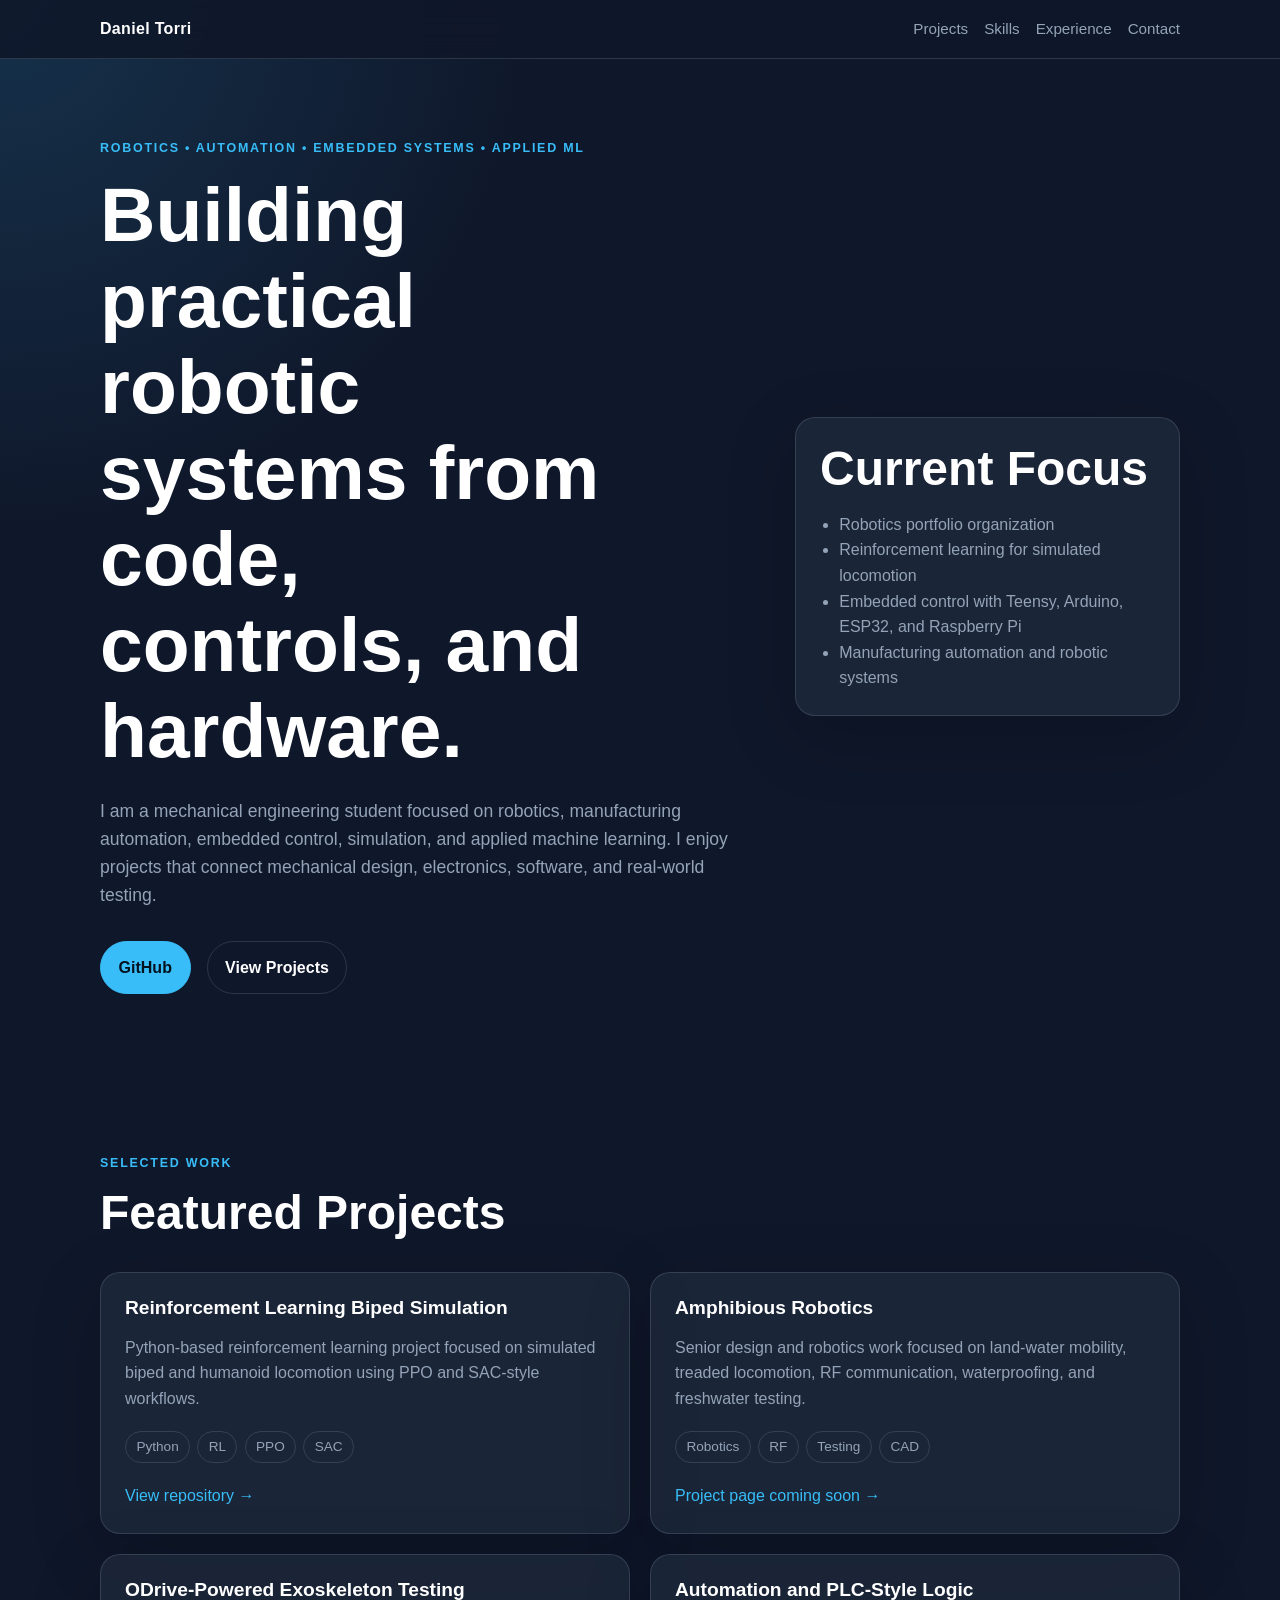
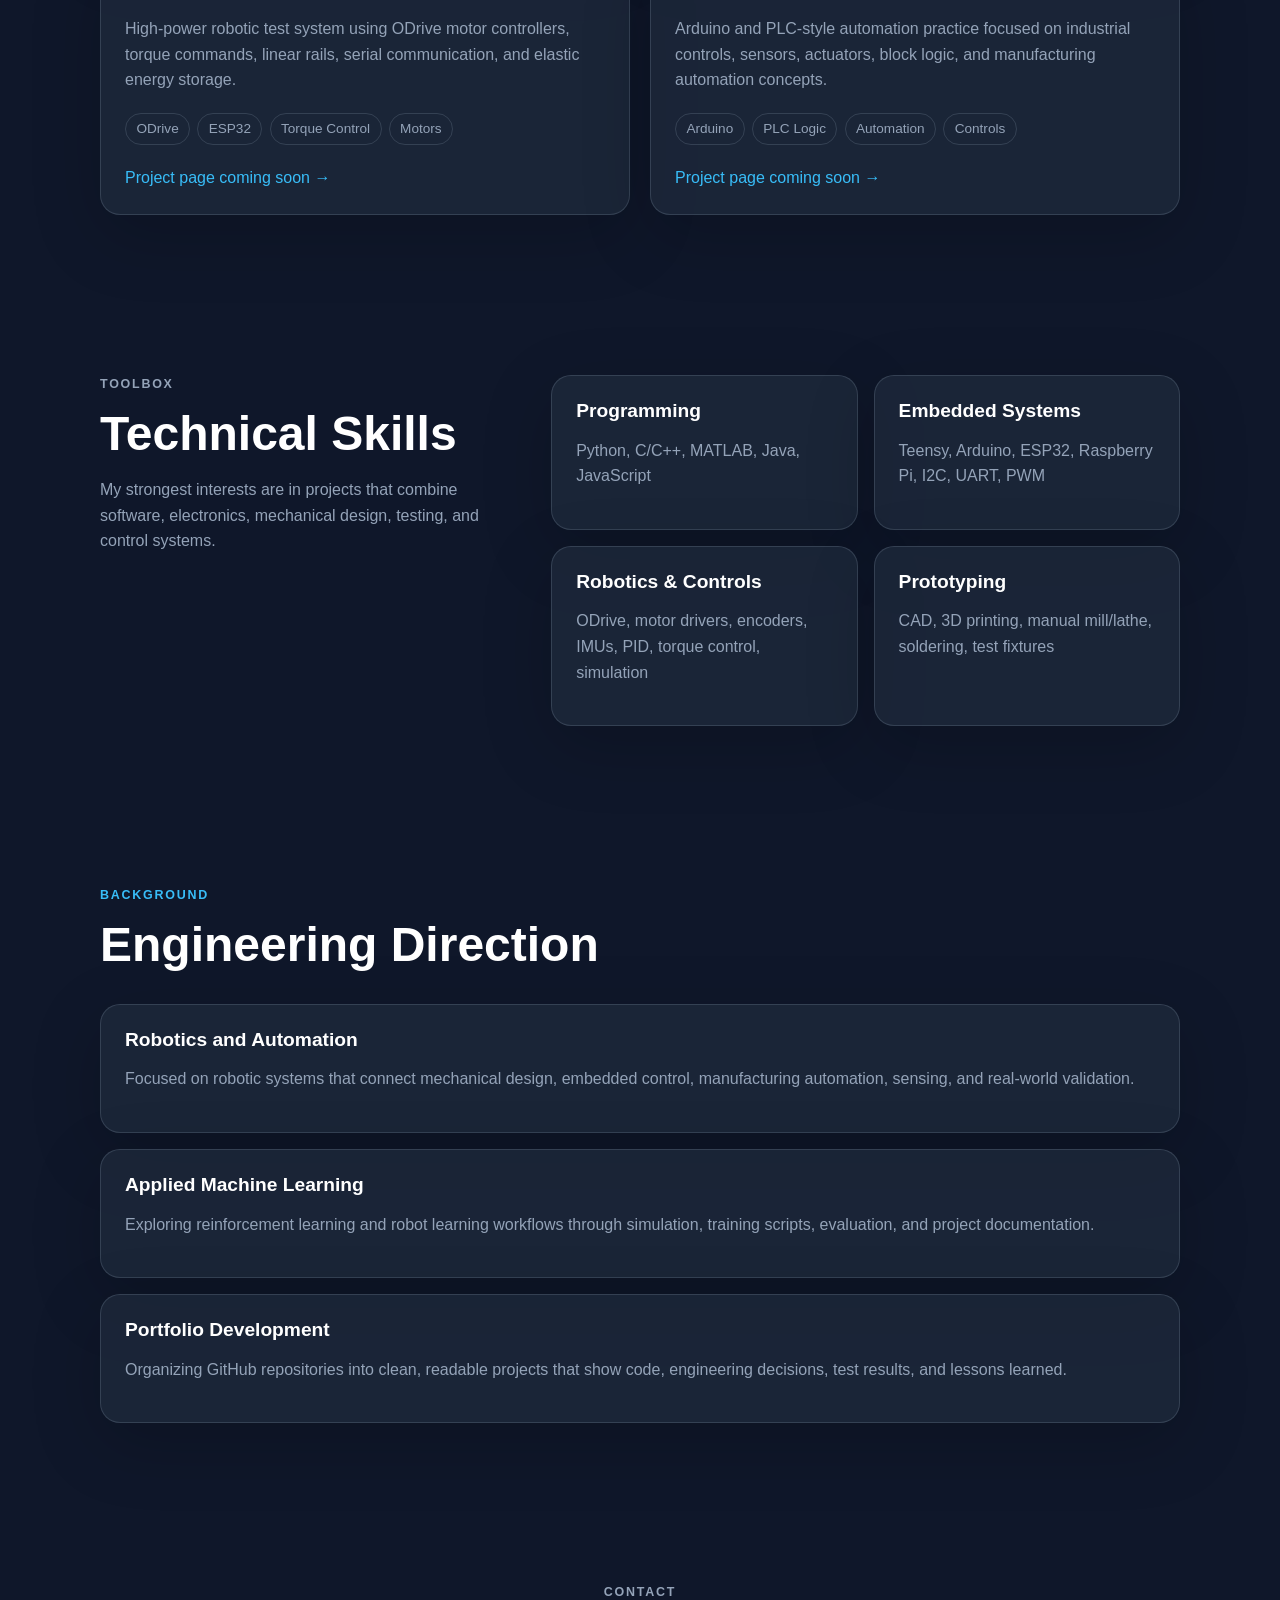
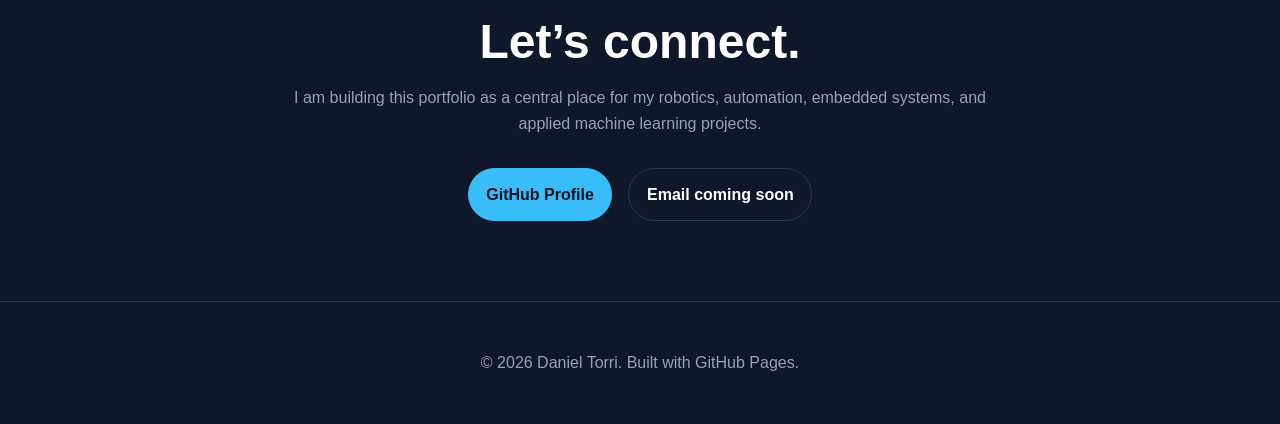
==== index.html @ 131d6f4d "Create initial portfolio website" ====
<!DOCTYPE html>
<html lang="en">
<head>
  <meta charset="UTF-8" />
  <meta name="viewport" content="width=device-width, initial-scale=1.0" />

  <title>Daniel Torri | Robotics & Automation Portfolio</title>
  <meta
    name="description"
    content="Daniel Torri's robotics, automation, embedded systems, and applied machine learning portfolio."
  />

  <link rel="stylesheet" href="style.css" />
</head>

<body>
  <header class="site-header">
    <nav class="nav">
      <a class="logo" href="#top">Daniel Torri</a>

      <div class="nav-links">
        <a href="#projects">Projects</a>
        <a href="#skills">Skills</a>
        <a href="#experience">Experience</a>
        <a href="#contact">Contact</a>
      </div>
    </nav>
  </header>

  <main id="top">
    <section class="hero section">
      <div class="hero-text">
        <p class="eyebrow">Robotics • Automation • Embedded Systems • Applied ML</p>

        <h1>Building practical robotic systems from code, controls, and hardware.</h1>

        <p class="hero-subtitle">
          I am a mechanical engineering student focused on robotics, manufacturing automation,
          embedded control, simulation, and applied machine learning. I enjoy projects that connect
          mechanical design, electronics, software, and real-world testing.
        </p>

        <div class="button-row">
          <a class="button primary" href="https://github.com/dantorri" target="_blank" rel="noreferrer">
            GitHub
          </a>
          <a class="button secondary" href="#projects">
            View Projects
          </a>
        </div>
      </div>

      <div class="hero-card">
        <h2>Current Focus</h2>
        <ul>
          <li>Robotics portfolio organization</li>
          <li>Reinforcement learning for simulated locomotion</li>
          <li>Embedded control with Teensy, Arduino, ESP32, and Raspberry Pi</li>
          <li>Manufacturing automation and robotic systems</li>
        </ul>
      </div>
    </section>

    <section id="projects" class="section">
      <div class="section-heading">
        <p class="eyebrow">Selected Work</p>
        <h2>Featured Projects</h2>
      </div>

      <div class="project-grid">
        <article class="project-card">
          <h3>Reinforcement Learning Biped Simulation</h3>
          <p>
            Python-based reinforcement learning project focused on simulated biped and humanoid
            locomotion using PPO and SAC-style workflows.
          </p>
          <div class="tag-row">
            <span>Python</span>
            <span>RL</span>
            <span>PPO</span>
            <span>SAC</span>
          </div>
          <a href="https://github.com/dantorri/ML_Biped" target="_blank" rel="noreferrer">
            View repository →
          </a>
        </article>

        <article class="project-card">
          <h3>Amphibious Robotics</h3>
          <p>
            Senior design and robotics work focused on land-water mobility, treaded locomotion,
            RF communication, waterproofing, and freshwater testing.
          </p>
          <div class="tag-row">
            <span>Robotics</span>
            <span>RF</span>
            <span>Testing</span>
            <span>CAD</span>
          </div>
          <a href="#contact">
            Project page coming soon →
          </a>
        </article>

        <article class="project-card">
          <h3>ODrive-Powered Exoskeleton Testing</h3>
          <p>
            High-power robotic test system using ODrive motor controllers, torque commands,
            linear rails, serial communication, and elastic energy storage.
          </p>
          <div class="tag-row">
            <span>ODrive</span>
            <span>ESP32</span>
            <span>Torque Control</span>
            <span>Motors</span>
          </div>
          <a href="#contact">
            Project page coming soon →
          </a>
        </article>

        <article class="project-card">
          <h3>Automation and PLC-Style Logic</h3>
          <p>
            Arduino and PLC-style automation practice focused on industrial controls, sensors,
            actuators, block logic, and manufacturing automation concepts.
          </p>
          <div class="tag-row">
            <span>Arduino</span>
            <span>PLC Logic</span>
            <span>Automation</span>
            <span>Controls</span>
          </div>
          <a href="#contact">
            Project page coming soon →
          </a>
        </article>
      </div>
    </section>

    <section id="skills" class="section split-section">
      <div>
        <p class="eyebrow">Toolbox</p>
        <h2>Technical Skills</h2>
        <p>
          My strongest interests are in projects that combine software, electronics, mechanical
          design, testing, and control systems.
        </p>
      </div>

      <div class="skills-grid">
        <div>
          <h3>Programming</h3>
          <p>Python, C/C++, MATLAB, Java, JavaScript</p>
        </div>

        <div>
          <h3>Embedded Systems</h3>
          <p>Teensy, Arduino, ESP32, Raspberry Pi, I2C, UART, PWM</p>
        </div>

        <div>
          <h3>Robotics & Controls</h3>
          <p>ODrive, motor drivers, encoders, IMUs, PID, torque control, simulation</p>
        </div>

        <div>
          <h3>Prototyping</h3>
          <p>CAD, 3D printing, manual mill/lathe, soldering, test fixtures</p>
        </div>
      </div>
    </section>

    <section id="experience" class="section">
      <div class="section-heading">
        <p class="eyebrow">Background</p>
        <h2>Engineering Direction</h2>
      </div>

      <div class="timeline">
        <div class="timeline-item">
          <h3>Robotics and Automation</h3>
          <p>
            Focused on robotic systems that connect mechanical design, embedded control,
            manufacturing automation, sensing, and real-world validation.
          </p>
        </div>

        <div class="timeline-item">
          <h3>Applied Machine Learning</h3>
          <p>
            Exploring reinforcement learning and robot learning workflows through simulation,
            training scripts, evaluation, and project documentation.
          </p>
        </div>

        <div class="timeline-item">
          <h3>Portfolio Development</h3>
          <p>
            Organizing GitHub repositories into clean, readable projects that show code,
            engineering decisions, test results, and lessons learned.
          </p>
        </div>
      </div>
    </section>

    <section id="contact" class="section contact-section">
      <p class="eyebrow">Contact</p>
      <h2>Let’s connect.</h2>
      <p>
        I am building this portfolio as a central place for my robotics, automation,
        embedded systems, and applied machine learning projects.
      </p>

      <div class="button-row">
        <a class="button primary" href="https://github.com/dantorri" target="_blank" rel="noreferrer">
          GitHub Profile
        </a>
        <a class="button secondary" href="mailto:">
          Email coming soon
        </a>
      </div>
    </section>
  </main>

  <footer class="site-footer">
    <p>© <span id="year"></span> Daniel Torri. Built with GitHub Pages.</p>
  </footer>

  <script src="script.js"></script>
</body>
</html>
---- style.css ----
:root {
  --bg: #0f172a;
  --bg-soft: #111827;
  --card: #1e293b;
  --text: #e5e7eb;
  --muted: #94a3b8;
  --accent: #38bdf8;
  --accent-strong: #0ea5e9;
  --border: rgba(148, 163, 184, 0.22);
  --max-width: 1120px;
}

* {
  box-sizing: border-box;
}

html {
  scroll-behavior: smooth;
}

body {
  margin: 0;
  font-family: Arial, Helvetica, sans-serif;
  background:
    radial-gradient(circle at top left, rgba(56, 189, 248, 0.16), transparent 34rem),
    var(--bg);
  color: var(--text);
  line-height: 1.6;
}

a {
  color: var(--accent);
  text-decoration: none;
}

a:hover {
  color: white;
}

.site-header {
  position: sticky;
  top: 0;
  z-index: 10;
  background: rgba(15, 23, 42, 0.88);
  backdrop-filter: blur(14px);
  border-bottom: 1px solid var(--border);
}

.nav {
  max-width: var(--max-width);
  margin: 0 auto;
  padding: 1rem 1.25rem;
  display: flex;
  justify-content: space-between;
  align-items: center;
  gap: 1rem;
}

.logo {
  color: white;
  font-weight: 700;
  letter-spacing: 0.02em;
}

.nav-links {
  display: flex;
  gap: 1rem;
  flex-wrap: wrap;
}

.nav-links a {
  color: var(--muted);
  font-size: 0.95rem;
}

.nav-links a:hover {
  color: white;
}

.section {
  max-width: var(--max-width);
  margin: 0 auto;
  padding: 5rem 1.25rem;
}

.hero {
  min-height: 78vh;
  display: grid;
  grid-template-columns: minmax(0, 1.55fr) minmax(280px, 0.9fr);
  align-items: center;
  gap: 2rem;
}

.eyebrow {
  margin: 0 0 0.75rem;
  color: var(--accent);
  text-transform: uppercase;
  letter-spacing: 0.14em;
  font-size: 0.78rem;
  font-weight: 700;
}

h1,
h2,
h3 {
  color: white;
  line-height: 1.12;
}

h1 {
  margin: 0;
  font-size: clamp(2.4rem, 6vw, 5rem);
  max-width: 12ch;
}

h2 {
  margin: 0 0 1rem;
  font-size: clamp(2rem, 4vw, 3rem);
}

h3 {
  margin: 0 0 0.75rem;
  font-size: 1.2rem;
}

.hero-subtitle {
  margin: 1.5rem 0 0;
  max-width: 680px;
  color: var(--muted);
  font-size: 1.1rem;
}

.button-row {
  margin-top: 2rem;
  display: flex;
  gap: 1rem;
  flex-wrap: wrap;
}

.button {
  display: inline-flex;
  align-items: center;
  justify-content: center;
  padding: 0.8rem 1.1rem;
  border-radius: 999px;
  border: 1px solid var(--border);
  font-weight: 700;
}

.button.primary {
  color: #04111f;
  background: var(--accent);
  border-color: var(--accent);
}

.button.primary:hover {
  background: white;
  color: #04111f;
}

.button.secondary {
  color: white;
  background: transparent;
}

.hero-card,
.project-card,
.skills-grid > div,
.timeline-item {
  background: rgba(30, 41, 59, 0.78);
  border: 1px solid var(--border);
  border-radius: 1.25rem;
  padding: 1.5rem;
  box-shadow: 0 20px 70px rgba(0, 0, 0, 0.18);
}

.hero-card ul {
  margin: 1rem 0 0;
  padding-left: 1.2rem;
  color: var(--muted);
}

.section-heading {
  max-width: 720px;
  margin-bottom: 2rem;
}

.project-grid {
  display: grid;
  grid-template-columns: repeat(2, minmax(0, 1fr));
  gap: 1.25rem;
}

.project-card p,
.split-section p,
.timeline-item p,
.contact-section p {
  color: var(--muted);
}

.tag-row {
  display: flex;
  flex-wrap: wrap;
  gap: 0.45rem;
  margin: 1.25rem 0;
}

.tag-row span {
  border: 1px solid var(--border);
  border-radius: 999px;
  padding: 0.25rem 0.65rem;
  color: var(--muted);
  font-size: 0.85rem;
}

.split-section {
  display: grid;
  grid-template-columns: minmax(0, 0.8fr) minmax(0, 1.2fr);
  gap: 2rem;
  align-items: start;
}

.skills-grid {
  display: grid;
  grid-template-columns: repeat(2, minmax(0, 1fr));
  gap: 1rem;
}

.timeline {
  display: grid;
  gap: 1rem;
}

.contact-section {
  text-align: center;
  max-width: 780px;
}

.contact-section .button-row {
  justify-content: center;
}

.site-footer {
  border-top: 1px solid var(--border);
  padding: 2rem 1.25rem;
  text-align: center;
  color: var(--muted);
}

@media (max-width: 820px) {
  .hero,
  .split-section,
  .project-grid,
  .skills-grid {
    grid-template-columns: 1fr;
  }

  .hero {
    min-height: auto;
    padding-top: 4rem;
  }

  .nav {
    align-items: flex-start;
    flex-direction: column;
  }

  h1 {
    max-width: none;
  }
}
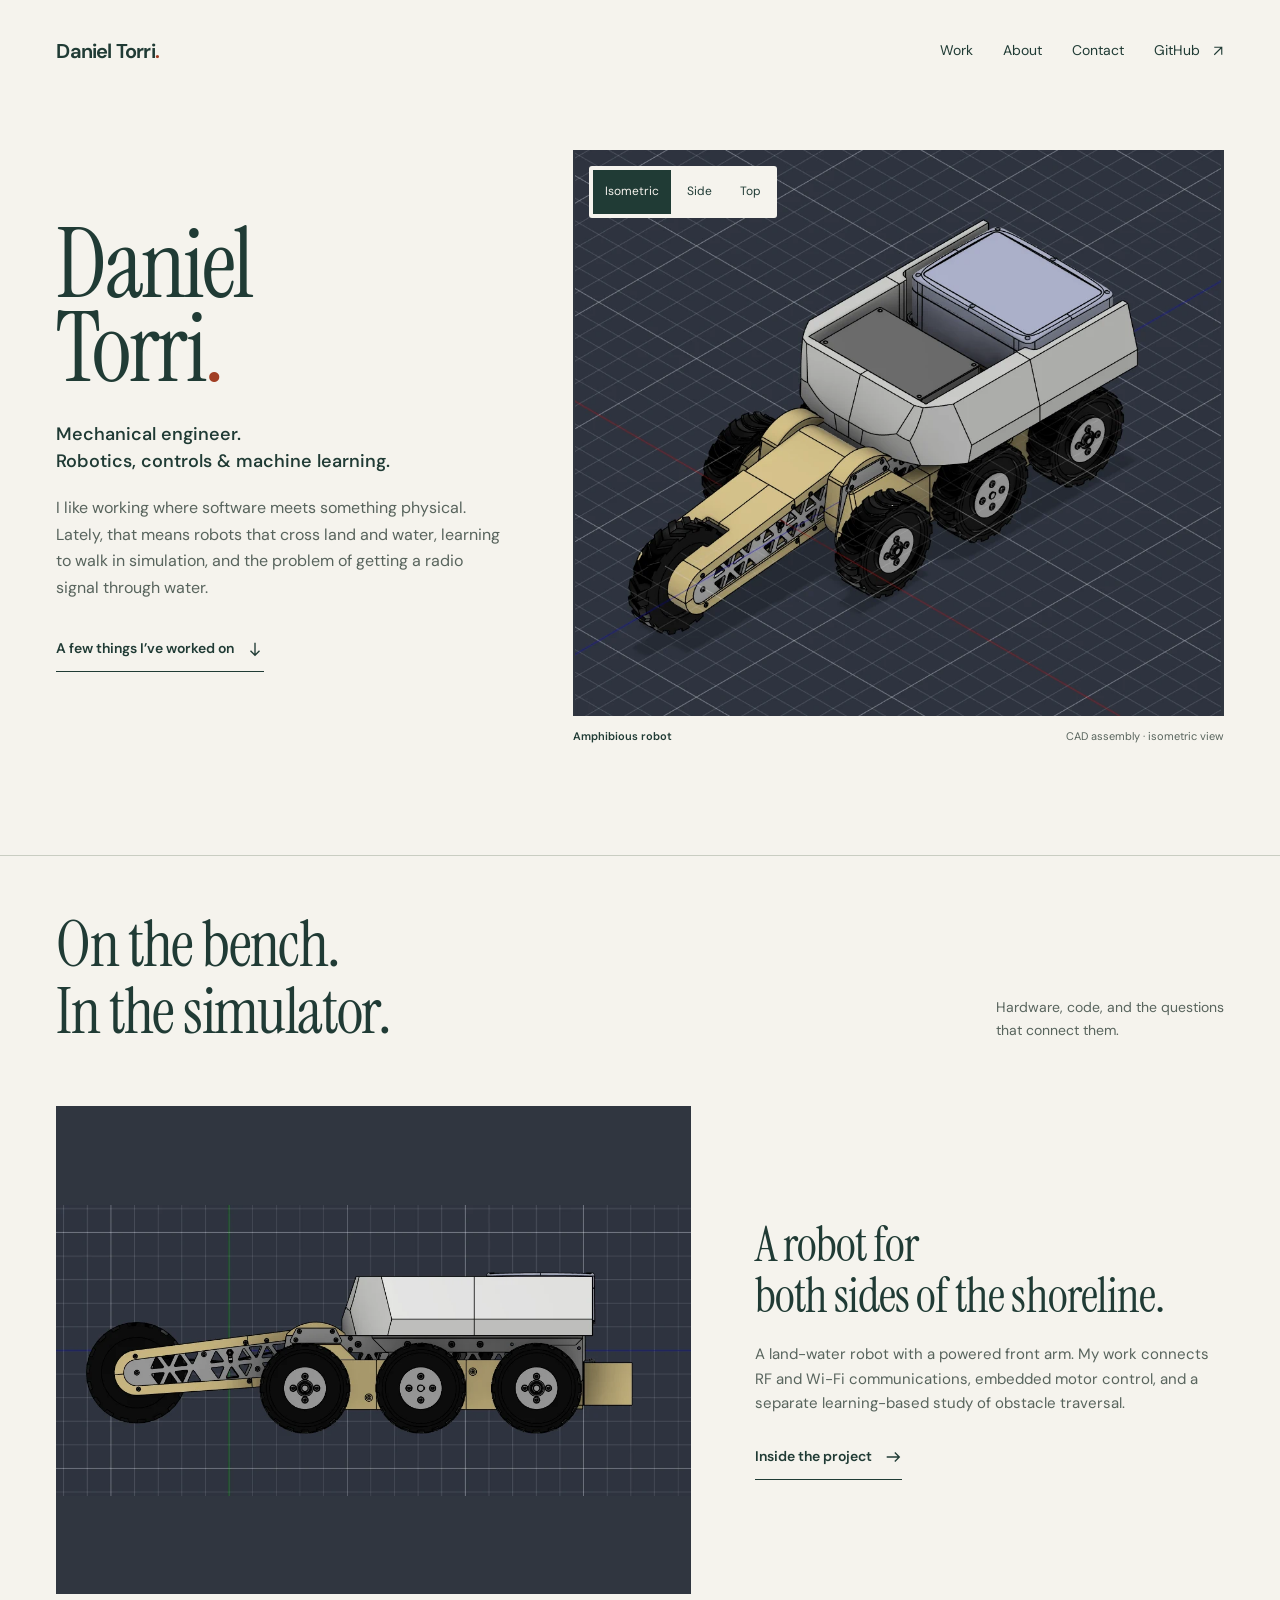
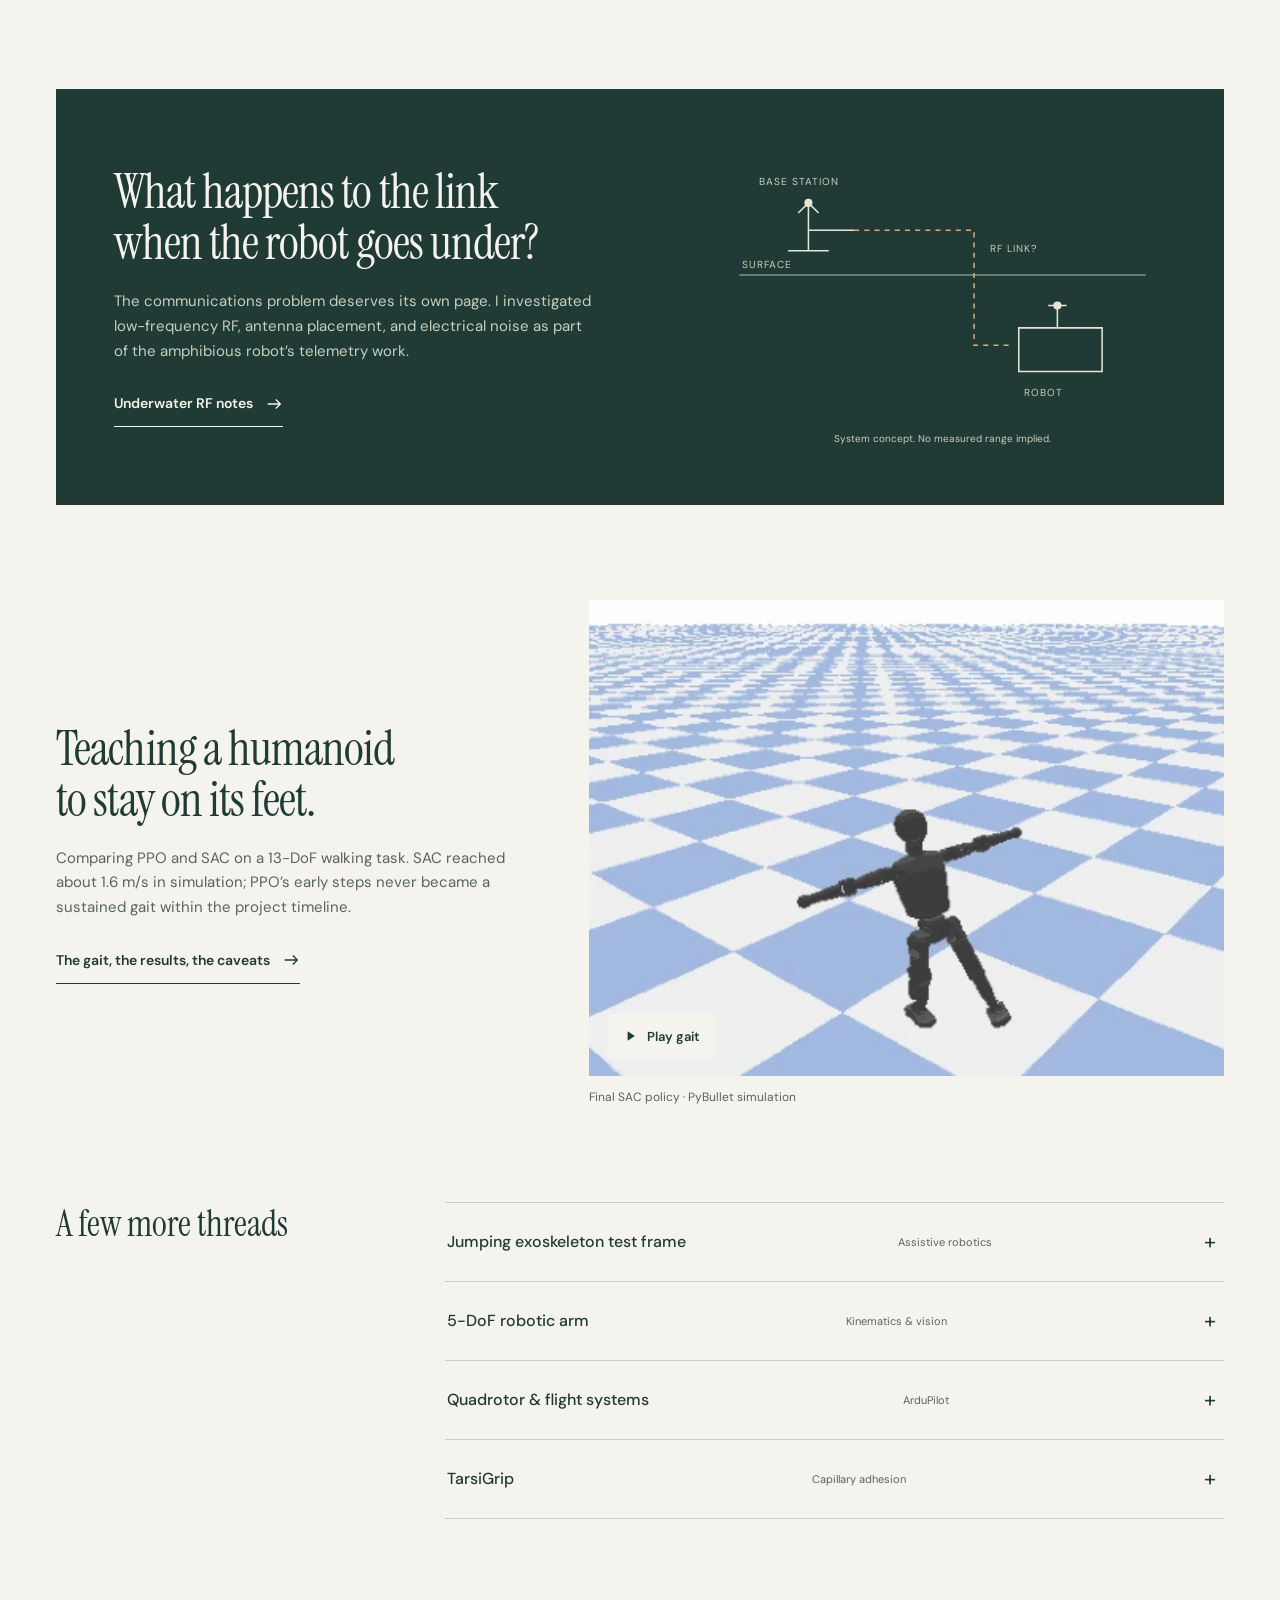
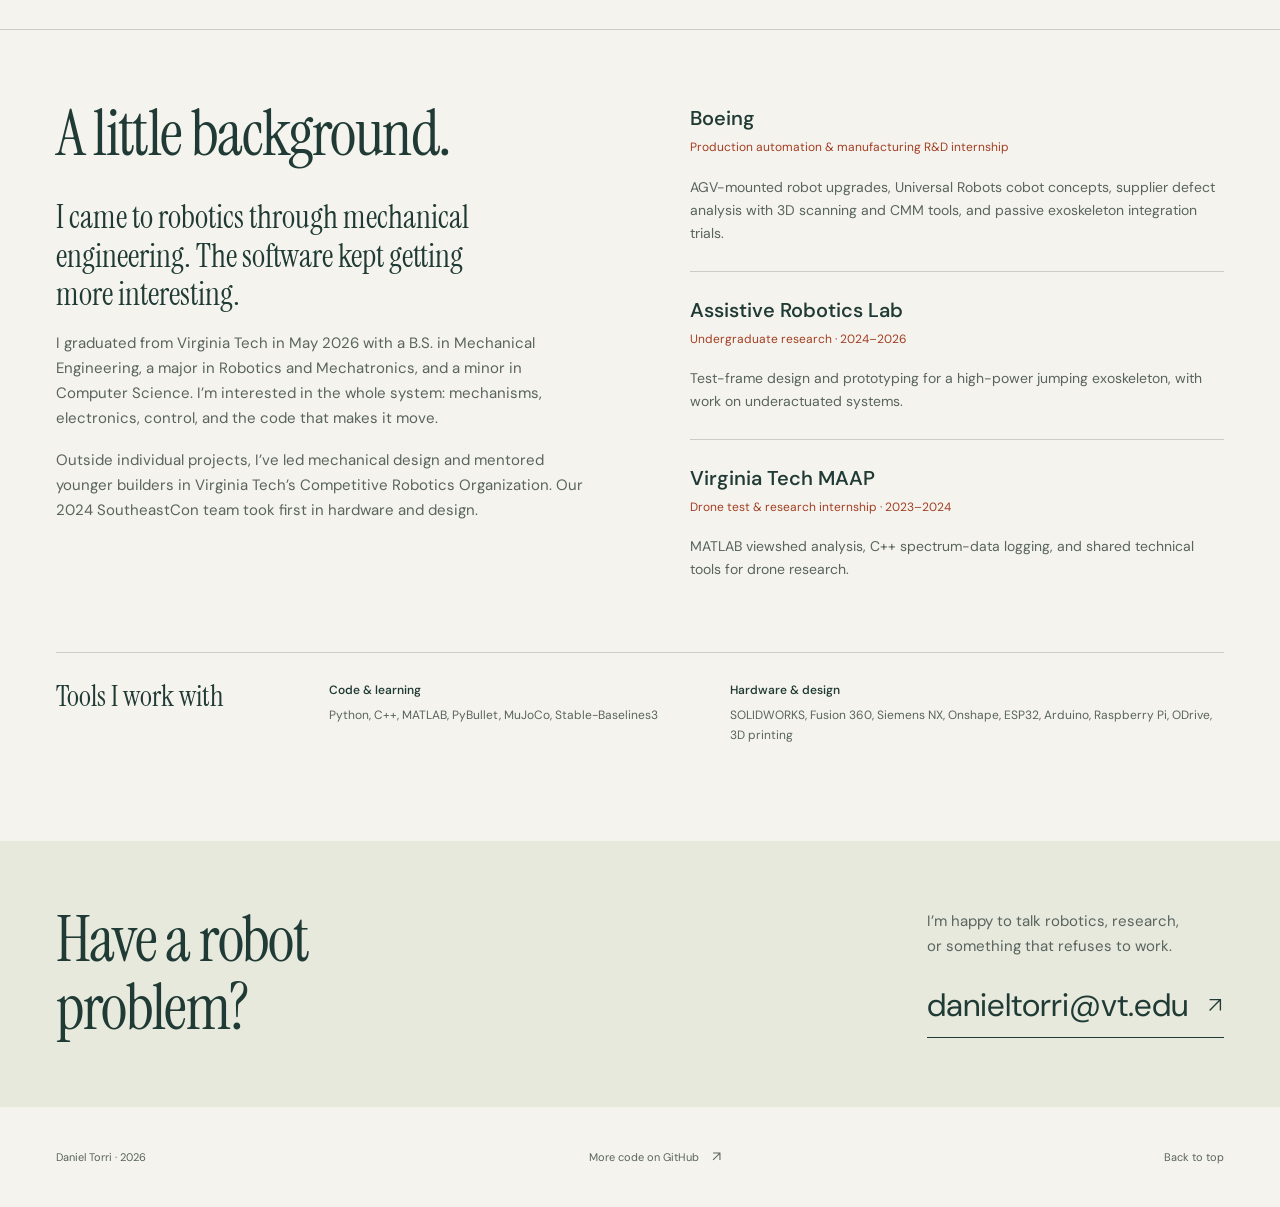
==== commit 1f840cfc: "Build personal engineering portfolio with robotics, learning, and RF case studies" ====
--- a/index.html
+++ b/index.html
@@ -1,232 +1,73 @@
-<!DOCTYPE html>
+<!doctype html>
 <html lang="en">
 <head>
-  <meta charset="UTF-8" />
-  <meta name="viewport" content="width=device-width, initial-scale=1.0" />
-
-  <title>Daniel Torri | Robotics & Automation Portfolio</title>
-  <meta
-    name="description"
-    content="Daniel Torri's robotics, automation, embedded systems, and applied machine learning portfolio."
-  />
-
-  <link rel="stylesheet" href="style.css" />
+  <meta charset="utf-8">
+  <meta name="viewport" content="width=device-width, initial-scale=1">
+  <title>Daniel Torri — Robotics, machine learning &amp; underwater RF</title>
+  <meta name="description" content="Mechanical engineer and Virginia Tech graduate. Amphibious robots, underwater RF, humanoid locomotion, embedded control, and production automation.">
+  <meta name="theme-color" content="#f5f3ed">
+  <meta property="og:type" content="website">
+  <meta property="og:title" content="Daniel Torri — Robotics, machine learning &amp; underwater RF">
+  <meta property="og:description" content="Robots on land, signals underwater, and the engineering in between. Projects by Daniel Torri.">
+  <meta property="og:url" content="https://dantorri.github.io/">
+  <meta property="og:image" content="https://dantorri.github.io/assets/amphibious-isometric.webp">
+  <meta property="og:image:alt" content="CAD assembly of a six-wheel amphibious robot with a powered front arm">
+  <link rel="canonical" href="https://dantorri.github.io/">
+  <link rel="icon" href="assets/favicon.svg" type="image/svg+xml">
+  <link rel="preload" href="assets/fonts/InstrumentSerif-Regular.ttf" as="font" type="font/ttf" crossorigin>
+  <link rel="stylesheet" href="style.css">
+  <script src="script.js" defer></script>
 </head>
-
 <body>
-  <header class="site-header">
-    <nav class="nav">
-      <a class="logo" href="#top">Daniel Torri</a>
-
-      <div class="nav-links">
-        <a href="#projects">Projects</a>
-        <a href="#skills">Skills</a>
-        <a href="#experience">Experience</a>
-        <a href="#contact">Contact</a>
+  <a class="skip-link" href="#main">Skip to content</a>
+  <header class="site-header wrap">
+    <a class="wordmark" href="./" aria-label="Daniel Torri, home">Daniel Torri<span aria-hidden="true">.</span></a>
+    <nav aria-label="Main navigation"><a href="#projects">Work</a><a href="#about">About</a><a href="#contact">Contact</a><a class="external-link" href="https://github.com/dantorri">GitHub <svg aria-hidden="true" viewBox="0 0 16 16"><path d="M3 13 13 3M3 3h10v10"/></svg></a></nav>
+  </header>
+  <main id="main">
+    <section class="intro wrap" aria-labelledby="intro-title">
+      <div class="intro-copy">
+        <h1 id="intro-title">Daniel <br>Torri<span>.</span></h1>
+        <p class="intro-role">Mechanical engineer.<br>Robotics, controls &amp; machine learning.</p>
+        <p>I like working where software meets something physical. Lately, that means robots that cross land and water, learning to walk in simulation, and the problem of getting a radio signal through water.</p>
+        <a class="text-link" href="#projects">A few things I’ve worked on <svg aria-hidden="true" viewBox="0 0 20 20"><path d="M10 3v14m-5-5 5 5 5-5"/></svg></a>
       </div>
-    </nav>
-  </header>
-
-  <main id="top">
-    <section class="hero section">
-      <div class="hero-text">
-        <p class="eyebrow">Robotics • Automation • Embedded Systems • Applied ML</p>
-
-        <h1>Building practical robotic systems from code, controls, and hardware.</h1>
-
-        <p class="hero-subtitle">
-          I am a mechanical engineering student focused on robotics, manufacturing automation,
-          embedded control, simulation, and applied machine learning. I enjoy projects that connect
-          mechanical design, electronics, software, and real-world testing.
-        </p>
-
-        <div class="button-row">
-          <a class="button primary" href="https://github.com/dantorri" target="_blank" rel="noreferrer">
-            GitHub
-          </a>
-          <a class="button secondary" href="#projects">
-            View Projects
-          </a>
-        </div>
-      </div>
-
-      <div class="hero-card">
-        <h2>Current Focus</h2>
-        <ul>
-          <li>Robotics portfolio organization</li>
-          <li>Reinforcement learning for simulated locomotion</li>
-          <li>Embedded control with Teensy, Arduino, ESP32, and Raspberry Pi</li>
-          <li>Manufacturing automation and robotic systems</li>
-        </ul>
-      </div>
+      <figure class="assembly-viewer">
+        <div class="assembly-image"><img id="assembly-image" src="assets/amphibious-isometric.webp" alt="Isometric CAD view of the amphibious robot, showing its six-wheel body and powered front arm" width="996" height="872" fetchpriority="high"></div>
+        <div class="assembly-controls" role="group" aria-label="CAD assembly view" hidden><button type="button" aria-pressed="true" data-view="isometric">Isometric</button><button type="button" aria-pressed="false" data-view="side">Side</button><button type="button" aria-pressed="false" data-view="top">Top</button></div>
+        <figcaption><span>Amphibious robot</span><span id="assembly-caption">CAD assembly · isometric view</span></figcaption>
+      </figure>
     </section>
 
-    <section id="projects" class="section">
-      <div class="section-heading">
-        <p class="eyebrow">Selected Work</p>
-        <h2>Featured Projects</h2>
-      </div>
-
-      <div class="project-grid">
-        <article class="project-card">
-          <h3>Reinforcement Learning Biped Simulation</h3>
-          <p>
-            Python-based reinforcement learning project focused on simulated biped and humanoid
-            locomotion using PPO and SAC-style workflows.
-          </p>
-          <div class="tag-row">
-            <span>Python</span>
-            <span>RL</span>
-            <span>PPO</span>
-            <span>SAC</span>
-          </div>
-          <a href="https://github.com/dantorri/ML_Biped" target="_blank" rel="noreferrer">
-            View repository →
-          </a>
-        </article>
-
-        <article class="project-card">
-          <h3>Amphibious Robotics</h3>
-          <p>
-            Senior design and robotics work focused on land-water mobility, treaded locomotion,
-            RF communication, waterproofing, and freshwater testing.
-          </p>
-          <div class="tag-row">
-            <span>Robotics</span>
-            <span>RF</span>
-            <span>Testing</span>
-            <span>CAD</span>
-          </div>
-          <a href="#contact">
-            Project page coming soon →
-          </a>
-        </article>
-
-        <article class="project-card">
-          <h3>ODrive-Powered Exoskeleton Testing</h3>
-          <p>
-            High-power robotic test system using ODrive motor controllers, torque commands,
-            linear rails, serial communication, and elastic energy storage.
-          </p>
-          <div class="tag-row">
-            <span>ODrive</span>
-            <span>ESP32</span>
-            <span>Torque Control</span>
-            <span>Motors</span>
-          </div>
-          <a href="#contact">
-            Project page coming soon →
-          </a>
-        </article>
-
-        <article class="project-card">
-          <h3>Automation and PLC-Style Logic</h3>
-          <p>
-            Arduino and PLC-style automation practice focused on industrial controls, sensors,
-            actuators, block logic, and manufacturing automation concepts.
-          </p>
-          <div class="tag-row">
-            <span>Arduino</span>
-            <span>PLC Logic</span>
-            <span>Automation</span>
-            <span>Controls</span>
-          </div>
-          <a href="#contact">
-            Project page coming soon →
-          </a>
-        </article>
-      </div>
+    <section class="work wrap" id="projects" aria-labelledby="work-title">
+      <div class="section-heading"><h2 id="work-title">On the bench.<br>In the simulator.</h2><p>Hardware, code, and the questions<br>that connect them.</p></div>
+      <article class="project-spread amphibious-feature">
+        <a class="project-image" href="projects/amphibious.html" aria-label="Read about the amphibious robot"><img src="assets/amphibious-side.webp" alt="Side view of the robot's wheeled chassis and arm mechanism in CAD" width="1530" height="842" loading="lazy"></a>
+        <div class="project-copy"><h3><a href="projects/amphibious.html">A robot for<br>both sides of the shoreline.</a></h3><p>A land-water robot with a powered front arm. My work connects RF and Wi-Fi communications, embedded motor control, and a separate learning-based study of obstacle traversal.</p><a class="text-link" href="projects/amphibious.html">Inside the project <svg aria-hidden="true" viewBox="0 0 20 20"><path d="M3 10h14m-5-5 5 5-5 5"/></svg></a></div>
+      </article>
+      <article class="rf-feature" aria-labelledby="rf-title">
+        <div class="rf-copy"><h3 id="rf-title"><a href="projects/underwater-rf.html">What happens to the link<br>when the robot goes under?</a></h3><p>The communications problem deserves its own page. I investigated low-frequency RF, antenna placement, and electrical noise as part of the amphibious robot’s telemetry work.</p><a class="text-link" href="projects/underwater-rf.html">Underwater RF notes <svg aria-hidden="true" viewBox="0 0 20 20"><path d="M3 10h14m-5-5 5 5-5 5"/></svg></a></div>
+        <div class="link-study"><svg class="rf-diagram" viewBox="0 0 440 280" role="img" aria-labelledby="rf-diagram-title"><title id="rf-diagram-title">Conceptual system diagram: base station above the surface, receiver on the robot below. Not measured propagation data.</title><path class="surface" d="M20 126H420"/><path class="diagram-stroke" d="M88 56v46m-20 0h40M78 65l10-10 10 10M88 82h45"/><circle class="diagram-node" cx="88" cy="55" r="4"/><path class="signal-path" d="M133 82h118v113h39"/><path class="diagram-stroke" d="M295 178h82v43h-82zM333 178v-22m-9 0h18"/><circle class="diagram-node" cx="333" cy="156" r="4"/><text x="39" y="37">BASE STATION</text><text x="23" y="119">SURFACE</text><text x="300" y="245">ROBOT</text><text x="267" y="103">RF LINK?</text></svg><p>System concept. No measured range implied.</p></div>
+      </article>
+      <article class="project-spread learning-feature">
+        <figure class="gait-figure"><div class="gait-media"><img src="assets/walking-poster.webp" data-poster="assets/walking-poster.webp" data-animation="assets/walking-gait.webp" alt="Booster T1 humanoid walking in the team's PyBullet simulation" width="400" height="300" loading="lazy"><button class="play-control" type="button" aria-pressed="false" hidden><svg aria-hidden="true" viewBox="0 0 20 20"><path d="m7 4 9 6-9 6Z"/></svg><span>Play gait</span></button></div><figcaption>Final SAC policy · PyBullet simulation</figcaption></figure>
+        <div class="project-copy"><h3><a href="projects/locomotion.html">Teaching a humanoid<br>to stay on its feet.</a></h3><p>Comparing PPO and SAC on a 13-DoF walking task. SAC reached about 1.6 m/s in simulation; PPO’s early steps never became a sustained gait within the project timeline.</p><a class="text-link" href="projects/locomotion.html">The gait, the results, the caveats <svg aria-hidden="true" viewBox="0 0 20 20"><path d="M3 10h14m-5-5 5 5-5 5"/></svg></a></div>
+      </article>
+      <div class="other-work"><h3>A few more threads</h3><div class="project-index">
+        <details><summary><span>Jumping exoskeleton test frame</span><span class="index-category">Assistive robotics</span></summary><div class="detail-copy"><p>At Virginia Tech’s Assistive Robotics Lab, I designed and prototyped a constrained linear frame for a high-power jumping exoskeleton and assisted with underactuated mechanisms. The work brought mechanical test fixtures, motor control, and elastic energy storage into the same system.</p><p class="note">Undergraduate research · August 2024–May 2026</p></div></details>
+        <details><summary><span>5-DoF robotic arm</span><span class="index-category">Kinematics &amp; vision</span></summary><div class="detail-copy"><p>I implemented forward and inverse kinematics for a five-degree-of-freedom arm with a gripper, then explored OpenCV feedback for target alignment. The vision control was an attempted extension, rather than a validated closed-loop result.</p><p class="note">November 2025–February 2026</p></div></details>
+        <details><summary><span>Quadrotor &amp; flight systems</span><span class="index-category">ArduPilot</span></summary><div class="detail-copy"><p>A 3DR Quad Zero build using ArduPilot, with flight-controller and telemetry tuning and exploration of companion-computer mission planning. Earlier work at Virginia Tech MAAP included MATLAB viewshed tools and C++ spectrum-data logging.</p><p class="note">FAA Part 107 remote pilot · Certified 2023</p></div></details>
+        <details><summary><span>TarsiGrip</span><span class="index-category">Capillary adhesion</span></summary><div class="detail-copy"><p>A reusable capillary gripper concept that stores and meters its own water. The work includes contact mechanics, parametric concept CAD, and repeatable attachment-and-release test specifications.</p><p class="note">Analytical and concept development. Calculated forces are conditional predictions; a working load has not been measured on a fabricated prototype.</p></div></details>
+      </div></div>
     </section>
 
-    <section id="skills" class="section split-section">
-      <div>
-        <p class="eyebrow">Toolbox</p>
-        <h2>Technical Skills</h2>
-        <p>
-          My strongest interests are in projects that combine software, electronics, mechanical
-          design, testing, and control systems.
-        </p>
-      </div>
-
-      <div class="skills-grid">
-        <div>
-          <h3>Programming</h3>
-          <p>Python, C/C++, MATLAB, Java, JavaScript</p>
-        </div>
-
-        <div>
-          <h3>Embedded Systems</h3>
-          <p>Teensy, Arduino, ESP32, Raspberry Pi, I2C, UART, PWM</p>
-        </div>
-
-        <div>
-          <h3>Robotics & Controls</h3>
-          <p>ODrive, motor drivers, encoders, IMUs, PID, torque control, simulation</p>
-        </div>
-
-        <div>
-          <h3>Prototyping</h3>
-          <p>CAD, 3D printing, manual mill/lathe, soldering, test fixtures</p>
-        </div>
-      </div>
+    <section class="about wrap" id="about" aria-labelledby="about-title">
+      <div class="about-intro"><h2 id="about-title">A little background.</h2><p class="large-copy">I came to robotics through mechanical engineering. The software kept getting more interesting.</p><p>I graduated from Virginia Tech in May 2026 with a B.S. in Mechanical Engineering, a major in Robotics and Mechatronics, and a minor in Computer Science. I’m interested in the whole system: mechanisms, electronics, control, and the code that makes it move.</p><p>Outside individual projects, I’ve led mechanical design and mentored younger builders in Virginia Tech’s Competitive Robotics Organization. Our 2024 SoutheastCon team took first in hardware and design.</p></div>
+      <div class="experience-list"><article><h3>Boeing</h3><p class="role">Production automation &amp; manufacturing R&amp;D internship</p><p>AGV-mounted robot upgrades, Universal Robots cobot concepts, supplier defect analysis with 3D scanning and CMM tools, and passive exoskeleton integration trials.</p></article><article><h3>Assistive Robotics Lab</h3><p class="role">Undergraduate research · 2024–2026</p><p>Test-frame design and prototyping for a high-power jumping exoskeleton, with work on underactuated systems.</p></article><article><h3>Virginia Tech MAAP</h3><p class="role">Drone test &amp; research internship · 2023–2024</p><p>MATLAB viewshed analysis, C++ spectrum-data logging, and shared technical tools for drone research.</p></article></div>
+      <div class="toolbox"><h3>Tools I work with</h3><p><strong>Code &amp; learning</strong> Python, C++, MATLAB, PyBullet, MuJoCo, Stable-Baselines3</p><p><strong>Hardware &amp; design</strong> SOLIDWORKS, Fusion 360, Siemens NX, Onshape, ESP32, Arduino, Raspberry Pi, ODrive, 3D printing</p></div>
     </section>
-
-    <section id="experience" class="section">
-      <div class="section-heading">
-        <p class="eyebrow">Background</p>
-        <h2>Engineering Direction</h2>
-      </div>
-
-      <div class="timeline">
-        <div class="timeline-item">
-          <h3>Robotics and Automation</h3>
-          <p>
-            Focused on robotic systems that connect mechanical design, embedded control,
-            manufacturing automation, sensing, and real-world validation.
-          </p>
-        </div>
-
-        <div class="timeline-item">
-          <h3>Applied Machine Learning</h3>
-          <p>
-            Exploring reinforcement learning and robot learning workflows through simulation,
-            training scripts, evaluation, and project documentation.
-          </p>
-        </div>
-
-        <div class="timeline-item">
-          <h3>Portfolio Development</h3>
-          <p>
-            Organizing GitHub repositories into clean, readable projects that show code,
-            engineering decisions, test results, and lessons learned.
-          </p>
-        </div>
-      </div>
-    </section>
-
-    <section id="contact" class="section contact-section">
-      <p class="eyebrow">Contact</p>
-      <h2>Let’s connect.</h2>
-      <p>
-        I am building this portfolio as a central place for my robotics, automation,
-        embedded systems, and applied machine learning projects.
-      </p>
-
-      <div class="button-row">
-        <a class="button primary" href="https://github.com/dantorri" target="_blank" rel="noreferrer">
-          GitHub Profile
-        </a>
-        <a class="button secondary" href="mailto:">
-          Email coming soon
-        </a>
-      </div>
-    </section>
+    <section class="contact" id="contact" aria-labelledby="contact-title"><div class="wrap contact-inner"><h2 id="contact-title">Have a robot problem?</h2><div><p>I’m happy to talk robotics, research,<br>or something that refuses to work.</p><a class="contact-email" href="mailto:danieltorri@vt.edu">danieltorri@vt.edu <svg aria-hidden="true" viewBox="0 0 20 20"><path d="M4 16 16 4M4 4h12v12"/></svg></a></div></div></section>
   </main>
-
-  <footer class="site-footer">
-    <p>© <span id="year"></span> Daniel Torri. Built with GitHub Pages.</p>
-  </footer>
-
-  <script src="script.js"></script>
+  <footer class="site-footer wrap"><p>Daniel Torri · <span id="year">2026</span></p><a href="https://github.com/dantorri">More code on GitHub <svg aria-hidden="true" viewBox="0 0 16 16"><path d="M3 13 13 3M3 3h10v10"/></svg></a><a href="#main">Back to top</a></footer>
 </body>
-</html>+</html>
--- a/style.css
+++ b/style.css
@@ -1,271 +1,1203 @@
+@font-face {
+  font-family:Instrument Serif;
+  src:url('assets/fonts/InstrumentSerif-Regular.ttf') format('truetype');
+  font-weight:400;
+  font-display:swap;
+}
+@font-face {
+  font-family:DM Sans;
+  src:url('assets/fonts/DMSans-Variable.ttf') format('truetype');
+  font-weight:100 900;
+  font-display:swap;
+}
 :root {
-  --bg: #0f172a;
-  --bg-soft: #111827;
-  --card: #1e293b;
-  --text: #e5e7eb;
-  --muted: #94a3b8;
-  --accent: #38bdf8;
-  --accent-strong: #0ea5e9;
-  --border: rgba(148, 163, 184, 0.22);
-  --max-width: 1120px;
-}
-
+  --paper:#f5f3ed;
+  --white:#fffefa;
+  --ink:#203b35;
+  --muted:#58645d;
+  --accent:#a13e24;
+  --rule:#c9cdc2;
+  --serif:'Instrument Serif',Georgia,serif;
+  --sans:'DM Sans',sans-serif;
+  --gutter:clamp(22px,4.4vw,64px);
+  color-scheme:light;
+  scrollbar-color:var(--muted) var(--paper);
+}
 * {
-  box-sizing: border-box;
-}
-
+  box-sizing:border-box;
+}
 html {
-  scroll-behavior: smooth;
-}
-
+  scroll-behavior:smooth;
+  scroll-padding-top:30px;
+}
 body {
-  margin: 0;
-  font-family: Arial, Helvetica, sans-serif;
-  background:
-    radial-gradient(circle at top left, rgba(56, 189, 248, 0.16), transparent 34rem),
-    var(--bg);
-  color: var(--text);
-  line-height: 1.6;
-}
-
+  margin:0;
+  background:var(--paper);
+  color:var(--ink);
+  font-family:var(--sans);
+  font-size:16px;
+  line-height:1.65;
+  -webkit-font-smoothing:antialiased;
+}
+::selection {
+  color:var(--white);
+  background:var(--accent);
+}
 a {
-  color: var(--accent);
-  text-decoration: none;
-}
-
+  color:inherit;
+  text-decoration-thickness:1px;
+  text-underline-offset:5px;
+}
 a:hover {
-  color: white;
-}
-
+  color:var(--accent);
+}
+button {
+  font:inherit;
+  cursor:pointer;
+}
+a,button,summary {
+  -webkit-tap-highlight-color:transparent;
+}
+a:focus-visible,button:focus-visible,summary:focus-visible {
+  outline:2px solid var(--accent);
+  outline-offset:5px;
+}
+button:disabled {
+  cursor:wait;
+  opacity:.7;
+}
+img {
+  display:block;
+  max-width:100%;
+  height:auto;
+}
+svg {
+  width:18px;
+  height:18px;
+  fill:none;
+  stroke:currentColor;
+  stroke-width:1.5;
+  flex-shrink:0;
+}
+h1,h2,h3,p,figure {
+  margin:0;
+}
+h1,h2,h3 {
+  font-weight:400;
+  line-height:1.06;
+  text-wrap:balance;
+}
+h1,h2,.project-copy h3,.rf-copy h3,.article-title,.next-project strong {
+  font-family:var(--serif);
+}
+h2 {
+  font-size:clamp(42px,5.2vw,64px);
+  letter-spacing:-.025em;
+}
+p+p {
+  margin-top:18px;
+}
+.wrap {
+  width:min(100%,1368px);
+  margin-inline:auto;
+  padding-inline:var(--gutter);
+}
+.skip-link {
+  position:absolute;
+  z-index:20;
+  left:24px;
+  top:-100px;
+  background:var(--ink);
+  color:var(--paper);
+  padding:12px 18px;
+}
+.skip-link:focus {
+  top:12px;
+}
 .site-header {
-  position: sticky;
-  top: 0;
-  z-index: 10;
-  background: rgba(15, 23, 42, 0.88);
-  backdrop-filter: blur(14px);
-  border-bottom: 1px solid var(--border);
-}
-
-.nav {
-  max-width: var(--max-width);
-  margin: 0 auto;
-  padding: 1rem 1.25rem;
-  display: flex;
-  justify-content: space-between;
-  align-items: center;
-  gap: 1rem;
-}
-
-.logo {
-  color: white;
-  font-weight: 700;
-  letter-spacing: 0.02em;
-}
-
-.nav-links {
-  display: flex;
-  gap: 1rem;
-  flex-wrap: wrap;
-}
-
-.nav-links a {
-  color: var(--muted);
-  font-size: 0.95rem;
-}
-
-.nav-links a:hover {
-  color: white;
-}
-
-.section {
-  max-width: var(--max-width);
-  margin: 0 auto;
-  padding: 5rem 1.25rem;
-}
-
-.hero {
-  min-height: 78vh;
-  display: grid;
-  grid-template-columns: minmax(0, 1.55fr) minmax(280px, 0.9fr);
-  align-items: center;
-  gap: 2rem;
-}
-
-.eyebrow {
-  margin: 0 0 0.75rem;
-  color: var(--accent);
-  text-transform: uppercase;
-  letter-spacing: 0.14em;
-  font-size: 0.78rem;
-  font-weight: 700;
-}
-
-h1,
-h2,
-h3 {
-  color: white;
-  line-height: 1.12;
-}
-
-h1 {
-  margin: 0;
-  font-size: clamp(2.4rem, 6vw, 5rem);
-  max-width: 12ch;
-}
-
-h2 {
-  margin: 0 0 1rem;
-  font-size: clamp(2rem, 4vw, 3rem);
-}
-
-h3 {
-  margin: 0 0 0.75rem;
-  font-size: 1.2rem;
-}
-
-.hero-subtitle {
-  margin: 1.5rem 0 0;
-  max-width: 680px;
-  color: var(--muted);
-  font-size: 1.1rem;
-}
-
-.button-row {
-  margin-top: 2rem;
-  display: flex;
-  gap: 1rem;
-  flex-wrap: wrap;
-}
-
-.button {
-  display: inline-flex;
-  align-items: center;
-  justify-content: center;
-  padding: 0.8rem 1.1rem;
-  border-radius: 999px;
-  border: 1px solid var(--border);
-  font-weight: 700;
-}
-
-.button.primary {
-  color: #04111f;
-  background: var(--accent);
-  border-color: var(--accent);
-}
-
-.button.primary:hover {
-  background: white;
-  color: #04111f;
-}
-
-.button.secondary {
-  color: white;
-  background: transparent;
-}
-
-.hero-card,
-.project-card,
-.skills-grid > div,
-.timeline-item {
-  background: rgba(30, 41, 59, 0.78);
-  border: 1px solid var(--border);
-  border-radius: 1.25rem;
-  padding: 1.5rem;
-  box-shadow: 0 20px 70px rgba(0, 0, 0, 0.18);
-}
-
-.hero-card ul {
-  margin: 1rem 0 0;
-  padding-left: 1.2rem;
-  color: var(--muted);
-}
-
+  display:flex;
+  justify-content:space-between;
+  align-items:center;
+  gap:30px;
+  min-height:102px;
+}
+.wordmark {
+  font-size:20px;
+  font-weight:650;
+  text-decoration:none;
+  letter-spacing:-.04em;
+  white-space:nowrap;
+}
+.wordmark span {
+  color:var(--accent);
+}
+nav {
+  display:flex;
+  gap:30px;
+  align-items:center;
+}
+nav a {
+  font-size:14px;
+  text-decoration:none;
+  padding-block:12px;
+}
+nav a:hover {
+  text-decoration:underline;
+}
+.external-link,.text-link,.site-footer a {
+  display:inline-flex;
+  gap:12px;
+  align-items:center;
+}
+.external-link svg {
+  width:12px;
+  height:12px;
+}
+.intro {
+  display:grid;
+  grid-template-columns:.82fr 1.18fr;
+  gap:clamp(35px,5vw,76px);
+  align-items:center;
+  padding-top:48px;
+  padding-bottom:110px;
+}
+.intro-copy h1 {
+  font-size:clamp(78px,8vw,96px);
+  line-height:.88;
+  letter-spacing:-.025em;
+  margin-bottom:30px;
+}
+.intro-copy h1 span {
+  color:var(--accent);
+}
+.intro-role {
+  font-size:18px;
+  font-weight:550;
+  line-height:1.5;
+  margin-bottom:20px;
+}
+.intro-copy>p:not(.intro-role) {
+  max-width:43ch;
+  color:var(--muted);
+  font-size:16px;
+}
+.text-link {
+  font-size:14px;
+  font-weight:600;
+  padding-block:12px;
+  text-decoration:none;
+  border-bottom:1px solid currentColor;
+  width:fit-content;
+  line-height:1.5;
+}
+.intro-copy>.text-link {
+  margin-top:25px;
+}
+.text-link svg {
+  transition:translate .22s cubic-bezier(.16,1,.3,1);
+}
+.text-link:hover svg {
+  translate:3px 0;
+}
+.assembly-viewer {
+  position:relative;
+  min-width:0;
+}
+.assembly-image {
+  overflow:hidden;
+  background:#303640;
+  aspect-ratio:1.15;
+}
+.assembly-image img {
+  width:100%;
+  height:100%;
+  object-fit:contain;
+}
+.assembly-controls {
+  display:flex;
+  gap:4px;
+  position:absolute;
+  top:16px;
+  left:16px;
+  padding:4px;
+  background:var(--paper);
+  border-radius:3px;
+}
+.assembly-controls[hidden],button[hidden] {
+  display:none;
+}
+.assembly-controls button {
+  border:0;
+  background:transparent;
+  color:var(--ink);
+  min-height:44px;
+  padding:5px 12px;
+  font-size:12px;
+}
+.assembly-controls button[aria-pressed=true] {
+  background:var(--ink);
+  color:var(--paper);
+}
+.assembly-controls button:hover:not([aria-pressed=true]) {
+  background:#e2e4d8;
+}
+.assembly-viewer figcaption {
+  display:flex;
+  justify-content:space-between;
+  gap:12px;
+  font-size:11px;
+  line-height:1.5;
+  margin-top:12px;
+  color:var(--muted);
+}
+.assembly-viewer figcaption span:first-child {
+  font-weight:600;
+  color:var(--ink);
+}
+.work {
+  padding-top:55px;
+  border-top:1px solid var(--rule);
+}
 .section-heading {
-  max-width: 720px;
-  margin-bottom: 2rem;
-}
-
-.project-grid {
-  display: grid;
-  grid-template-columns: repeat(2, minmax(0, 1fr));
-  gap: 1.25rem;
-}
-
-.project-card p,
-.split-section p,
-.timeline-item p,
-.contact-section p {
-  color: var(--muted);
-}
-
-.tag-row {
-  display: flex;
-  flex-wrap: wrap;
-  gap: 0.45rem;
-  margin: 1.25rem 0;
-}
-
-.tag-row span {
-  border: 1px solid var(--border);
-  border-radius: 999px;
-  padding: 0.25rem 0.65rem;
-  color: var(--muted);
-  font-size: 0.85rem;
-}
-
-.split-section {
-  display: grid;
-  grid-template-columns: minmax(0, 0.8fr) minmax(0, 1.2fr);
-  gap: 2rem;
-  align-items: start;
-}
-
-.skills-grid {
-  display: grid;
-  grid-template-columns: repeat(2, minmax(0, 1fr));
-  gap: 1rem;
-}
-
-.timeline {
-  display: grid;
-  gap: 1rem;
-}
-
-.contact-section {
-  text-align: center;
-  max-width: 780px;
-}
-
-.contact-section .button-row {
-  justify-content: center;
-}
-
+  display:flex;
+  justify-content:space-between;
+  align-items:end;
+  gap:25px;
+  margin-bottom:60px;
+}
+.section-heading>p {
+  font-size:14px;
+  color:var(--muted);
+  padding-bottom:4px;
+}
+.project-spread {
+  display:grid;
+  grid-template-columns:1.15fr .85fr;
+  gap:clamp(30px,5vw,78px);
+  align-items:center;
+  margin-bottom:95px;
+}
+.project-image {
+  display:block;
+  background:#303640;
+  overflow:hidden;
+}
+.project-image img {
+  width:100%;
+  aspect-ratio:1.3;
+  object-fit:contain;
+  transition:scale .45s cubic-bezier(.16,1,.3,1);
+}
+.project-image:hover img {
+  scale:1.025;
+}
+.project-meta {
+  color:var(--muted);
+  font-size:12px;
+  margin-bottom:16px;
+}
+.project-copy h3,.rf-copy h3 {
+  font-size:clamp(36px,3.8vw,48px);
+  letter-spacing:-.02em;
+}
+.project-copy h3 a,.rf-copy h3 a {
+  text-decoration:none;
+}
+.project-copy>p:not(.project-meta),.rf-copy>p:not(.project-meta) {
+  color:var(--muted);
+  font-size:15px;
+  margin-top:20px;
+  max-width:48ch;
+}
+.project-copy .text-link,.rf-copy .text-link {
+  margin-top:18px;
+}
+.rf-feature {
+  display:grid;
+  grid-template-columns:1.12fr .88fr;
+  align-items:center;
+  background:var(--ink);
+  color:var(--paper);
+  padding:clamp(30px,4.5vw,62px);
+  gap:36px;
+  margin-bottom:95px;
+}
+.rf-feature a:hover {
+  color:#e5b38c;
+}
+.rf-feature .project-meta,.rf-feature .rf-copy>p:not(.project-meta) {
+  color:#c5d0bf;
+}
+.link-study {
+  min-width:0;
+}
+.rf-diagram {
+  display:block;
+  width:100%;
+  height:auto;
+  stroke-width:1.5;
+}
+.rf-diagram .surface {
+  stroke:#7c9787;
+}
+.diagram-stroke {
+  stroke:#e6e8d7;
+}
+.diagram-node {
+  fill:#e6e8d7;
+  stroke:none;
+}
+.signal-path {
+  stroke:#e1a47a;
+  stroke-dasharray:5 5;
+}
+.rf-diagram text {
+  fill:#c5d0bf;
+  stroke:none;
+  font-family:var(--sans);
+  font-size:10px;
+  letter-spacing:1px;
+}
+.link-study p {
+  font-size:10px;
+  text-align:center;
+  color:#c5d0bf;
+}
+.learning-feature {
+  grid-template-columns:.85fr 1.15fr;
+}
+.learning-feature .project-copy {
+  grid-column:1;
+  grid-row:1;
+}
+.learning-feature .gait-figure {
+  grid-column:2;
+  grid-row:1;
+}
+.gait-media {
+  position:relative;
+  background:#e1e3e6;
+  overflow:hidden;
+}
+.gait-media>img {
+  width:100%;
+  aspect-ratio:4/3;
+  object-fit:contain;
+}
+.play-control {
+  position:absolute;
+  bottom:18px;
+  left:18px;
+  display:inline-flex;
+  align-items:center;
+  gap:9px;
+  min-height:44px;
+  padding:8px 15px;
+  background:var(--paper);
+  color:var(--ink);
+  border:0;
+  border-radius:3px;
+  font-size:13px;
+  font-weight:600;
+}
+.play-control svg {
+  width:16px;
+  height:16px;
+  fill:currentColor;
+  stroke:none;
+}
+.play-control[aria-pressed=true] svg {
+  display:none;
+}
+.play-control:hover {
+  background:var(--white);
+  color:var(--accent);
+}
+figcaption {
+  color:var(--muted);
+  font-size:12px;
+  line-height:1.6;
+  margin-top:12px;
+}
+.other-work {
+  display:grid;
+  grid-template-columns:.6fr 1.4fr;
+  gap:55px;
+  margin:25px 0 110px;
+}
+.other-work>h3 {
+  font-family:var(--serif);
+  font-size:36px;
+  line-height:1.2;
+}
+.project-index {
+  border-top:1px solid var(--rule);
+}
+details {
+  border-bottom:1px solid var(--rule);
+}
+summary {
+  list-style:none;
+  display:flex;
+  align-items:center;
+  gap:16px;
+  cursor:pointer;
+  min-height:78px;
+  padding:18px 2px;
+  font-size:16px;
+  font-weight:500;
+}
+summary::-webkit-details-marker {
+  display:none;
+}
+summary::after {
+  content:'+';
+  font-size:22px;
+  line-height:1;
+  margin-left:auto;
+  width:18px;
+  font-weight:400;
+  flex-shrink:0;
+}
+details[open]>summary::after {
+  content:'−';
+}
+summary:hover {
+  color:var(--accent);
+}
+.index-category {
+  font-size:11px;
+  font-weight:400;
+  color:var(--muted);
+  margin-left:auto;
+  text-align:right;
+}
+.detail-copy {
+  padding:0 35px 25px 2px;
+  color:var(--muted);
+  font-size:14px;
+  max-width:70ch;
+}
+.detail-copy .note {
+  font-size:12px;
+}
+.about {
+  border-top:1px solid var(--rule);
+  padding-top:70px;
+  padding-bottom:95px;
+  display:grid;
+  grid-template-columns:1fr 1fr;
+  column-gap:100px;
+}
+.about-intro h2 {
+  margin-bottom:30px;
+}
+.large-copy {
+  font-family:var(--serif);
+  font-size:32px;
+  line-height:1.2;
+  color:var(--ink);
+  text-wrap:pretty;
+}
+.about-intro>p:not(.large-copy) {
+  font-size:15px;
+  color:var(--muted);
+}
+.experience-list article {
+  padding-block:25px;
+  border-top:1px solid var(--rule);
+}
+.experience-list article:first-child {
+  padding-top:5px;
+  border-top:0;
+}
+.experience-list h3 {
+  font-size:20px;
+  font-weight:550;
+  line-height:1.3;
+}
+.experience-list .role {
+  font-size:12px;
+  color:var(--accent);
+  margin:7px 0 12px;
+}
+.experience-list article>p:last-child {
+  font-size:14px;
+  color:var(--muted);
+}
+.toolbox {
+  grid-column:1/-1;
+  display:grid;
+  grid-template-columns:.65fr 1fr 1.35fr;
+  gap:35px;
+  border-top:1px solid var(--rule);
+  margin-top:45px;
+  padding-top:28px;
+}
+.toolbox h3 {
+  font-family:var(--serif);
+  font-size:29px;
+}
+.toolbox p {
+  font-size:12px;
+  color:var(--muted);
+  margin:0;
+}
+.toolbox strong {
+  display:block;
+  font-weight:550;
+  color:var(--ink);
+  margin-bottom:6px;
+}
+.contact {
+  background:#e8e9dd;
+  padding-block:65px;
+}
+.contact-inner {
+  display:flex;
+  align-items:center;
+  justify-content:space-between;
+  gap:45px;
+}
+.contact h2 {
+  max-width:11ch;
+}
+.contact-inner>div>p {
+  font-size:15px;
+  color:var(--muted);
+}
+.contact-email {
+  display:inline-flex;
+  align-items:center;
+  gap:18px;
+  font-size:clamp(20px,3vw,32px);
+  text-decoration:none;
+  margin-top:20px;
+  border-bottom:1px solid currentColor;
+  padding-bottom:6px;
+}
 .site-footer {
-  border-top: 1px solid var(--border);
-  padding: 2rem 1.25rem;
-  text-align: center;
-  color: var(--muted);
-}
-
-@media (max-width: 820px) {
-  .hero,
-  .split-section,
-  .project-grid,
-  .skills-grid {
-    grid-template-columns: 1fr;
-  }
-
-  .hero {
-    min-height: auto;
-    padding-top: 4rem;
-  }
-
-  .nav {
-    align-items: flex-start;
-    flex-direction: column;
-  }
-
-  h1 {
-    max-width: none;
-  }
-}+  display:flex;
+  justify-content:space-between;
+  align-items:center;
+  gap:25px;
+  min-height:100px;
+  font-size:11px;
+  color:var(--muted);
+}
+.site-footer a {
+  text-decoration:none;
+}
+.site-footer a svg {
+  width:11px;
+  height:11px;
+}
+.site-footer a:hover {
+  text-decoration:underline;
+}
+/* Case studies share the same frame, with a wide canvas for original artifacts. */
+.article {
+  padding-top:42px;
+  padding-bottom:80px;
+}
+.back-link {
+  font-size:13px;
+  display:inline-flex;
+  gap:10px;
+  align-items:center;
+  text-decoration:none;
+  padding-block:10px;
+  margin-bottom:42px;
+}
+.article-title {
+  font-size:clamp(52px,7.5vw,90px);
+  max-width:15ch;
+  letter-spacing:-.025em;
+}
+.article-deck {
+  font-size:clamp(18px,2vw,23px);
+  line-height:1.55;
+  max-width:60ch;
+  margin-top:28px;
+  color:var(--muted);
+}
+.project-facts {
+  display:flex;
+  flex-wrap:wrap;
+  gap:24px 50px;
+  padding:26px 0;
+  border-block:1px solid var(--rule);
+  margin:40px 0;
+}
+.project-facts div {
+  font-size:13px;
+}
+.project-facts dt {
+  color:var(--muted);
+  font-size:11px;
+  margin-bottom:6px;
+}
+.project-facts dd {
+  margin:0;
+}
+.article-hero {
+  margin:40px 0 65px;
+}
+.article-hero img {
+  width:100%;
+  max-height:660px;
+  object-fit:contain;
+  background:#303640;
+}
+.article-grid {
+  display:grid;
+  grid-template-columns:.6fr 1.4fr;
+  gap:60px;
+  margin-bottom:55px;
+}
+.article-grid>h2 {
+  font-size:36px;
+  max-width:14ch;
+}
+.prose {
+  max-width:72ch;
+  color:var(--muted);
+}
+.prose h3 {
+  font-size:19px;
+  font-weight:550;
+  line-height:1.3;
+  color:var(--ink);
+  margin:32px 0 14px;
+}
+.prose p,.prose li {
+  font-size:15px;
+}
+.prose ul {
+  padding-left:20px;
+  margin:20px 0;
+}
+.prose li+li {
+  margin-top:10px;
+}
+.prose strong {
+  font-weight:600;
+  color:var(--ink);
+}
+.prose a {
+  color:var(--accent);
+}
+.article-media {
+  margin-top:32px;
+}
+.article-media img {
+  background:var(--white);
+  width:100%;
+}
+.article-media .gait-media img {
+  background:#e1e3e6;
+}
+.article-note {
+  background:#e8e9dd;
+  padding:22px 25px;
+  font-size:14px;
+  color:var(--ink);
+  margin-top:25px;
+}
+.article-note p {
+  font-size:14px;
+}
+.article .rf-feature {
+  margin:30px 0 60px;
+  grid-template-columns:1fr 1fr;
+}
+.article .rf-feature h2 {
+  font-size:38px;
+}
+.article .rf-feature p {
+  font-size:14px;
+}
+.article .link-study p {
+  font-size:10px;
+}
+.table-wrap {
+  overflow-x:auto;
+  margin:28px 0;
+}
+table {
+  width:100%;
+  border-collapse:collapse;
+  font-size:13px;
+  color:var(--ink);
+  font-variant-numeric:tabular-nums;
+}
+th,td {
+  padding:13px 12px;
+  text-align:left;
+  border-bottom:1px solid var(--rule);
+}
+th:first-child,td:first-child {
+  padding-left:0;
+}
+th {
+  font-weight:550;
+}
+caption {
+  text-align:left;
+  font-size:12px;
+  color:var(--muted);
+  caption-side:bottom;
+  padding-top:12px;
+}
+.article-links {
+  display:flex;
+  flex-wrap:wrap;
+  gap:25px;
+  margin-top:25px;
+}
+.next-project {
+  display:flex;
+  justify-content:space-between;
+  align-items:center;
+  gap:20px;
+  border-top:1px solid var(--rule);
+  padding-top:35px;
+  margin-top:75px;
+  text-decoration:none;
+}
+.next-project span {
+  font-size:12px;
+  color:var(--muted);
+}
+.next-project strong {
+  font-weight:400;
+  display:block;
+  font-size:35px;
+  line-height:1.2;
+  margin-top:8px;
+}
+.next-project svg {
+  width:28px;
+  height:28px;
+}
+.error-page {
+  min-height:65vh;
+  display:flex;
+  flex-direction:column;
+  align-items:start;
+  justify-content:center;
+  gap:25px;
+}
+.error-page h1 {
+  font-family:var(--serif);
+  font-size:clamp(55px,9vw,90px);
+}
+@media(min-width:1500px) {
+  .intro {
+    padding-top:65px;
+    padding-bottom:125px;
+  }
+}
+@media(max-width:1050px) {
+  .intro {
+    gap:35px;
+  }
+  .intro-copy h1 {
+    font-size:86px;
+  }
+  .intro-role {
+    font-size:16px;
+  }
+  .intro-copy>p:not(.intro-role) {
+    font-size:14px;
+  }
+  .about {
+    column-gap:55px;
+  }
+  .assembly-viewer figcaption {
+    flex-direction:column;
+    gap:0;
+  }
+  .project-copy h3,.rf-copy h3 {
+    font-size:39px;
+  }
+  .other-work {
+    gap:35px;
+    grid-template-columns:.6fr 1.4fr;
+  }
+  .article-grid {
+    gap:40px;
+  }
+}
+@media(max-width:800px) {
+  .site-header {
+    min-height:83px;
+    gap:18px;
+  }
+  nav {
+    gap:21px;
+  }
+  nav a {
+    font-size:13px;
+  }
+  nav .external-link {
+    display:none;
+  }
+  .wordmark {
+    font-size:18px;
+  }
+  .intro {
+    grid-template-columns:1fr;
+    gap:35px;
+    padding-top:40px;
+    padding-bottom:65px;
+  }
+  .intro-copy {
+    max-width:580px;
+  }
+  .intro-copy h1 {
+    font-size:96px;
+    line-height:.95;
+  }
+  .intro-copy h1 br {
+    display:none;
+  }
+  .intro-role {
+    font-size:19px;
+    margin-bottom:18px;
+  }
+  .intro-role br {
+    display:none;
+  }
+  .intro-copy>p:not(.intro-role) {
+    font-size:16px;
+    max-width:54ch;
+  }
+  .intro-copy>.text-link {
+    margin-top:12px;
+  }
+  .assembly-image {
+    aspect-ratio:1.3;
+  }
+  .assembly-viewer figcaption {
+    flex-direction:row;
+    font-size:11px;
+  }
+  .section-heading {
+    align-items:start;
+    margin-bottom:35px;
+  }
+  .section-heading>p {
+    max-width:16ch;
+    font-size:12px;
+  }
+  .section-heading>p br {
+    display:none;
+  }
+  .project-spread,.learning-feature {
+    grid-template-columns:1fr;
+    gap:30px;
+    margin-bottom:65px;
+  }
+  .project-image img {
+    aspect-ratio:1.5;
+  }
+  .project-copy h3,.rf-copy h3 {
+    font-size:44px;
+    max-width:20ch;
+  }
+  .project-copy>p:not(.project-meta),.rf-copy>p:not(.project-meta) {
+    max-width:60ch;
+  }
+  .learning-feature .project-copy,.learning-feature .gait-figure {
+    grid-column:auto;
+    grid-row:auto;
+  }
+  .rf-feature {
+    grid-template-columns:1fr;
+    gap:15px;
+    margin-bottom:65px;
+  }
+  .link-study {
+    max-width:430px;
+    width:100%;
+    margin:auto;
+  }
+  .rf-feature .link-study {
+    max-width:360px;
+  }
+  .other-work {
+    grid-template-columns:1fr;
+    gap:25px;
+    margin-bottom:65px;
+  }
+  .other-work>h3 {
+    font-size:35px;
+  }
+  .about {
+    grid-template-columns:1fr;
+    gap:40px;
+    padding-top:55px;
+    padding-bottom:60px;
+  }
+  .experience-list article:first-child {
+    border-top:1px solid var(--rule);
+    padding-top:25px;
+  }
+  .toolbox {
+    grid-template-columns:1fr 1fr;
+    gap:22px;
+    margin:0;
+  }
+  .toolbox h3 {
+    grid-column:1/-1;
+  }
+  .contact-inner {
+    align-items:start;
+  }
+  .contact h2 {
+    font-size:44px;
+  }
+  .contact-email {
+    font-size:22px;
+  }
+  .site-footer {
+    gap:15px;
+  }
+  .article {
+    padding-top:25px;
+  }
+  .back-link {
+    margin-bottom:30px;
+  }
+  .project-facts {
+    gap:22px 35px;
+  }
+  .article-grid {
+    grid-template-columns:1fr;
+    gap:20px;
+    margin-bottom:45px;
+  }
+  .article-grid>h2 {
+    max-width:none;
+    font-size:34px;
+  }
+  .article-hero {
+    margin:25px 0 45px;
+  }
+  .article .rf-feature {
+    grid-template-columns:1fr;
+  }
+  .article-title {
+    font-size:65px;
+  }
+  .article-deck {
+    font-size:19px;
+  }
+}
+@media(max-width:500px) {
+  nav {
+    gap:17px;
+  }
+  .intro-copy h1 {
+    font-size:80px;
+  }
+  .intro-role {
+    font-size:17px;
+  }
+  .intro-role br {
+    display:block;
+  }
+  .assembly-controls {
+    top:12px;
+    left:12px;
+  }
+  .assembly-controls button {
+    padding-inline:10px;
+  }
+  .assembly-viewer figcaption {
+    font-size:10px;
+    gap:8px;
+  }
+  .section-heading {
+    display:block;
+  }
+  .section-heading>p {
+    max-width:none;
+    margin-top:18px;
+    font-size:13px;
+  }
+  .work {
+    padding-top:40px;
+  }
+  .project-copy h3,.rf-copy h3 {
+    font-size:39px;
+  }
+  .rf-feature {
+    padding:30px 24px;
+  }
+  .project-meta {
+    font-size:11px;
+  }
+  .other-work {
+    margin-top:0;
+  }
+  summary {
+    font-size:14px;
+    gap:12px;
+    min-height:76px;
+  }
+  .index-category {
+    font-size:10px;
+    max-width:10ch;
+  }
+  .detail-copy {
+    padding-right:10px;
+  }
+  .large-copy {
+    font-size:29px;
+  }
+  .toolbox {
+    grid-template-columns:1fr;
+  }
+  .toolbox p {
+    font-size:13px;
+  }
+  .contact {
+    padding-block:45px;
+  }
+  .contact-inner {
+    flex-direction:column;
+    gap:25px;
+  }
+  .contact h2 {
+    max-width:12ch;
+  }
+  .contact-inner>div>p br {
+    display:none;
+  }
+  .contact-email {
+    font-size:23px;
+  }
+  .site-footer {
+    min-height:112px;
+    flex-wrap:wrap;
+    justify-content:flex-start;
+    column-gap:25px;
+    row-gap:4px;
+    padding-block:25px;
+  }
+  .site-footer p {
+    flex-basis:100%;
+  }
+  .article-title {
+    font-size:54px;
+  }
+  .article-deck {
+    font-size:18px;
+  }
+  .project-facts {
+    gap:20px;
+    justify-content:space-between;
+  }
+  .project-facts div {
+    max-width:45%;
+    font-size:12px;
+  }
+  .article-grid>h2 {
+    font-size:32px;
+  }
+  .next-project strong {
+    font-size:29px;
+  }
+  .article .rf-feature {
+    padding:28px 23px;
+  }
+  .article-note {
+    padding:20px;
+  }
+  .back-link {
+    margin-bottom:22px;
+  }
+}
+@media(prefers-reduced-motion:reduce) {
+  html {
+    scroll-behavior:auto;
+  }
+  *,*::before,*::after {
+    transition:none!important;
+    animation:none!important;
+  }
+}
+@media print {
+  body {
+    background:white;
+    color:black;
+  }
+  nav,.assembly-controls,.play-control,.skip-link,.contact,.site-footer,.back-link,.next-project {
+    display:none!important;
+  }
+  .wrap {
+    padding:0;
+    width:100%;
+  }
+  .intro,.about,.project-spread,.article-grid {
+    display:block;
+    break-inside:avoid;
+  }
+  .intro-copy h1 {
+    font-size:54px;
+  }
+  .intro {
+    padding-bottom:30px;
+  }
+  .assembly-viewer {
+    max-width:65%;
+    margin-top:25px;
+  }
+  .work,.about {
+    padding-top:30px;
+  }
+  .project-image,.gait-figure {
+    max-width:65%;
+    margin:25px 0;
+  }
+  .rf-feature {
+    background:white;
+    color:black;
+    border:1px solid #999;
+  }
+  .rf-feature .rf-copy>p:not(.project-meta),.rf-feature .project-meta {
+    color:black;
+  }
+  .link-study {
+    display:none;
+  }
+  .project-spread,.rf-feature {
+    margin-bottom:35px;
+  }
+  .article {
+    padding-bottom:0;
+  }
+  .article-title {
+    font-size:55px;
+  }
+  .article-hero img {
+    max-height:400px;
+  }
+  .prose {
+    max-width:none;
+  }
+  .toolbox {
+    display:block;
+  }
+  .toolbox p {
+    margin-top:15px;
+  }
+  details {
+    break-inside:avoid;
+  }
+  details .detail-copy {
+    display:block;
+  }
+}
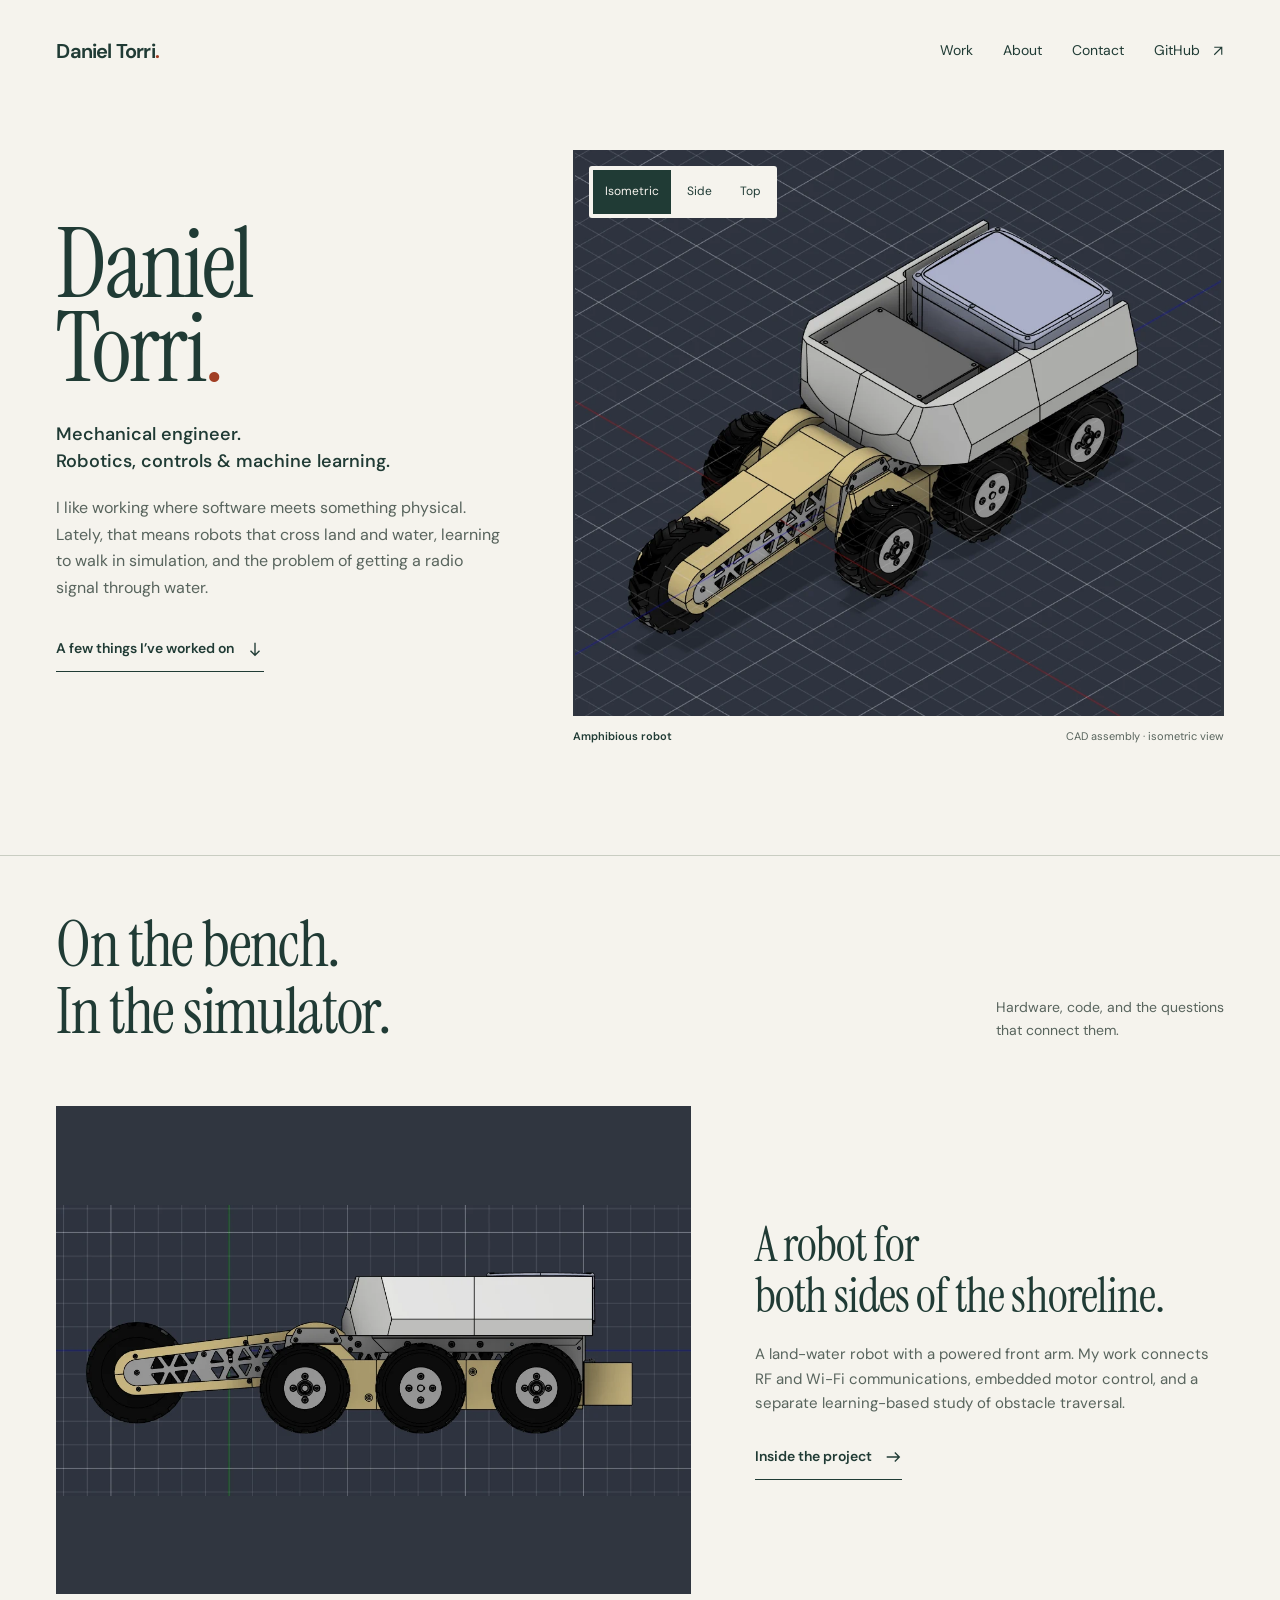
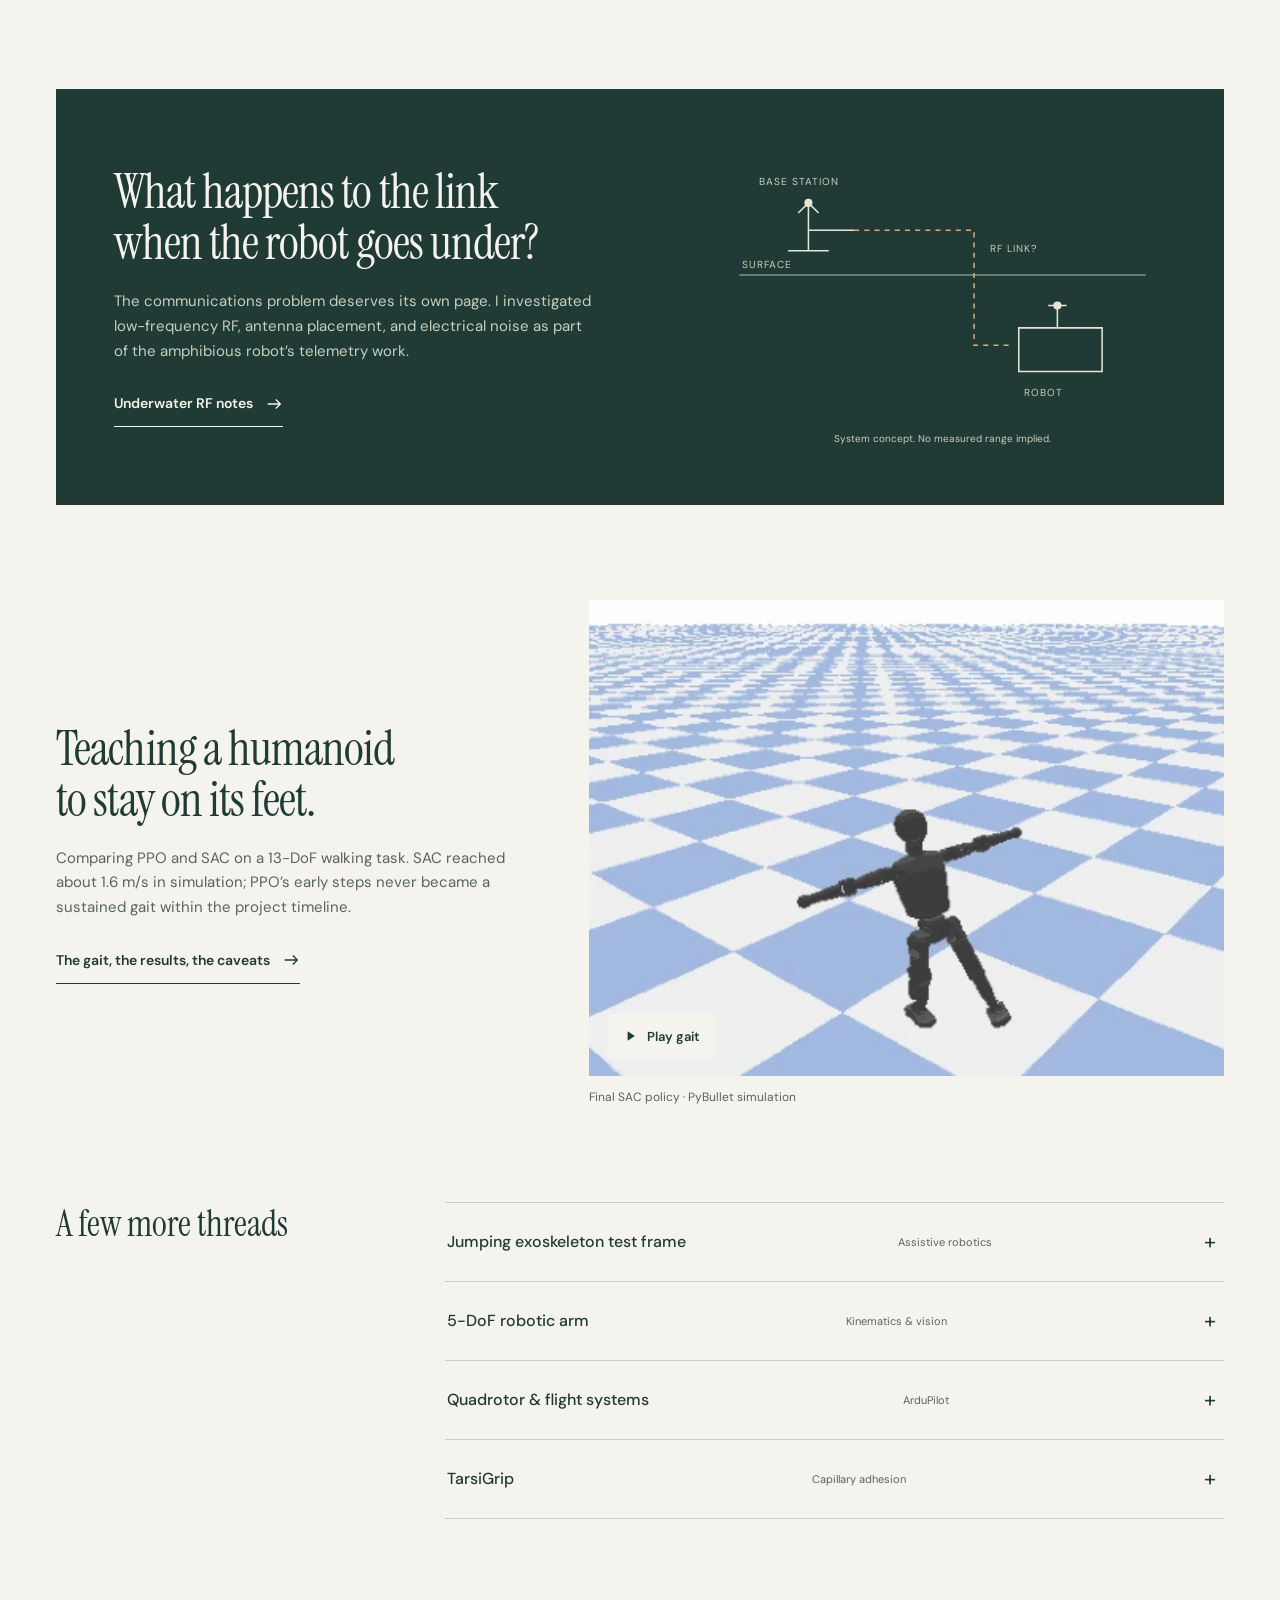
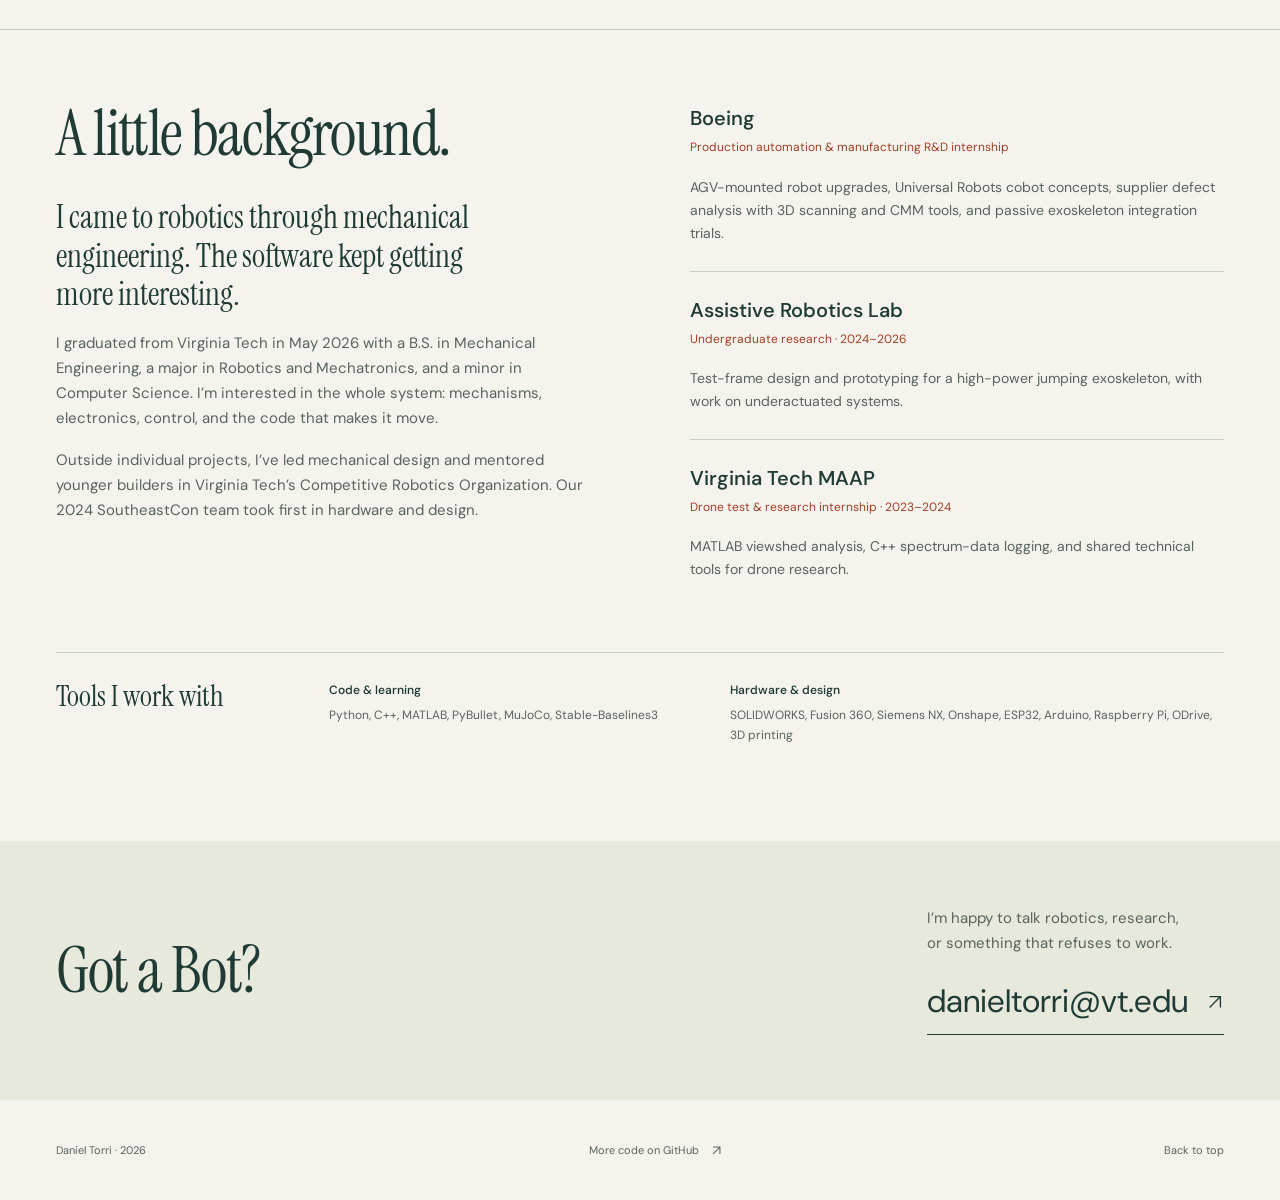
==== commit f9ecb0be: "Update contact section heading to enhance engagement" ====
--- a/index.html
+++ b/index.html
@@ -66,7 +66,7 @@
       <div class="experience-list"><article><h3>Boeing</h3><p class="role">Production automation &amp; manufacturing R&amp;D internship</p><p>AGV-mounted robot upgrades, Universal Robots cobot concepts, supplier defect analysis with 3D scanning and CMM tools, and passive exoskeleton integration trials.</p></article><article><h3>Assistive Robotics Lab</h3><p class="role">Undergraduate research · 2024–2026</p><p>Test-frame design and prototyping for a high-power jumping exoskeleton, with work on underactuated systems.</p></article><article><h3>Virginia Tech MAAP</h3><p class="role">Drone test &amp; research internship · 2023–2024</p><p>MATLAB viewshed analysis, C++ spectrum-data logging, and shared technical tools for drone research.</p></article></div>
       <div class="toolbox"><h3>Tools I work with</h3><p><strong>Code &amp; learning</strong> Python, C++, MATLAB, PyBullet, MuJoCo, Stable-Baselines3</p><p><strong>Hardware &amp; design</strong> SOLIDWORKS, Fusion 360, Siemens NX, Onshape, ESP32, Arduino, Raspberry Pi, ODrive, 3D printing</p></div>
     </section>
-    <section class="contact" id="contact" aria-labelledby="contact-title"><div class="wrap contact-inner"><h2 id="contact-title">Have a robot problem?</h2><div><p>I’m happy to talk robotics, research,<br>or something that refuses to work.</p><a class="contact-email" href="mailto:danieltorri@vt.edu">danieltorri@vt.edu <svg aria-hidden="true" viewBox="0 0 20 20"><path d="M4 16 16 4M4 4h12v12"/></svg></a></div></div></section>
+    <section class="contact" id="contact" aria-labelledby="contact-title"><div class="wrap contact-inner"><h2 id="contact-title">Got a Bot?</h2><div><p>I’m happy to talk robotics, research,<br>or something that refuses to work.</p><a class="contact-email" href="mailto:danieltorri@vt.edu">danieltorri@vt.edu <svg aria-hidden="true" viewBox="0 0 20 20"><path d="M4 16 16 4M4 4h12v12"/></svg></a></div></div></section>
   </main>
   <footer class="site-footer wrap"><p>Daniel Torri · <span id="year">2026</span></p><a href="https://github.com/dantorri">More code on GitHub <svg aria-hidden="true" viewBox="0 0 16 16"><path d="M3 13 13 3M3 3h10v10"/></svg></a><a href="#main">Back to top</a></footer>
 </body>
